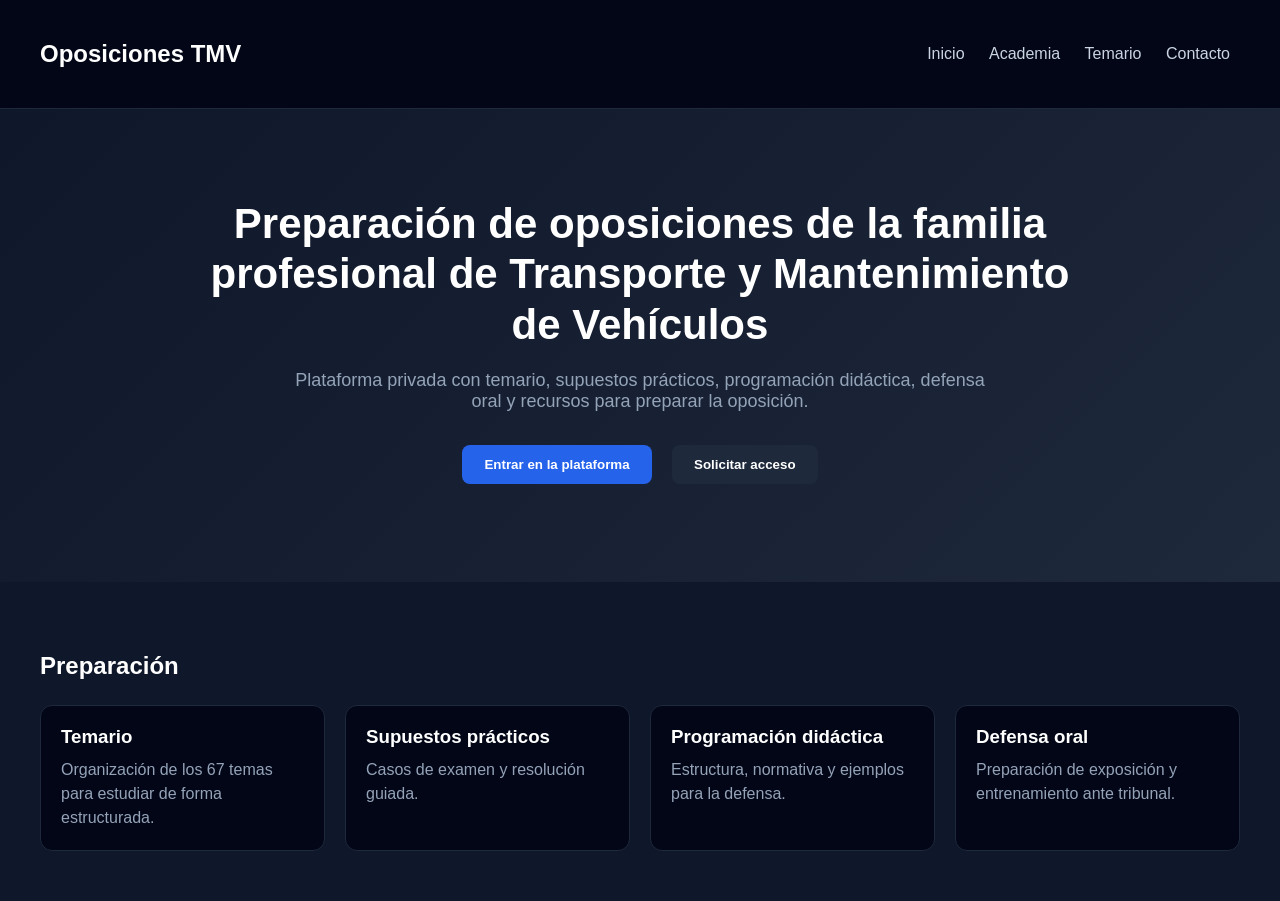
==== index.html @ f18074ab "Add files via upload" ====
<!DOCTYPE html>
<html lang="es">
<head>
  <meta charset="UTF-8">
  <title>Preparación oposiciones TMV</title>
  <meta name="viewport" content="width=device-width, initial-scale=1.0">
  <link rel="stylesheet" href="css/style.css">
</head>
<body>

  <main id="publicWeb">
    <header>
      <h2>Oposiciones TMV</h2>
      <nav>
        <a href="#">Inicio</a>
        <a href="#">Academia</a>
        <a href="#">Temario</a>
        <a href="#">Contacto</a>
      </nav>
    </header>

    <section class="hero">
      <h1>Preparación de oposiciones de la familia profesional de Transporte y Mantenimiento de Vehículos</h1>
      <p>
        Plataforma privada con temario, supuestos prácticos, programación didáctica,
        defensa oral y recursos para preparar la oposición.
      </p>
      <button class="btn btn-main" onclick="openLogin()">Entrar en la plataforma</button>
      <button class="btn btn-alt">Solicitar acceso</button>
    </section>

    <section class="section">
      <h2>Preparación</h2>
      <div class="cards">
        <div class="card">
          <h3>Temario</h3>
          <p>Organización de los 67 temas para estudiar de forma estructurada.</p>
        </div>
        <div class="card">
          <h3>Supuestos prácticos</h3>
          <p>Casos de examen y resolución guiada.</p>
        </div>
        <div class="card">
          <h3>Programación didáctica</h3>
          <p>Estructura, normativa y ejemplos para la defensa.</p>
        </div>
        <div class="card">
          <h3>Defensa oral</h3>
          <p>Preparación de exposición y entrenamiento ante tribunal.</p>
        </div>
      </div>
    </section>
  </main>

  <div id="loginModal">
    <div class="login-box">
      <h3>Acceso a la plataforma</h3>
      <input id="user" type="text" placeholder="Usuario">
      <input id="pass" type="password" placeholder="Contraseña">
      <button class="btn btn-main" style="width:100%;" onclick="login()">Entrar</button>
      <button class="btn btn-alt" style="width:100%;" onclick="closeLogin()">Cerrar</button>
    </div>
  </div>

  <div id="dashboard">
    <aside class="sidebar">
      <h2>Oposiciones TMV</h2>
      <a href="#" class="active" onclick="showSection('inicioPlataforma', this)">Inicio</a>
      <a href="#" onclick="showSection('antesPlataforma', this)">Antes de empezar</a>
      <a href="#" onclick="showSection('temarioPlataforma', this)">Temario</a>
      <a href="#" onclick="showSection('supuestosPlataforma', this)">Supuestos</a>
      <a href="#" onclick="showSection('programacionPlataforma', this)">Programación</a>
      <a href="#" onclick="showSection('recursosPlataforma', this)">Recursos</a>
      <a href="#" onclick="logout()">Salir</a>
    </aside>

    <div class="dashboard-content">
      <div id="inicioPlataforma">
        <div class="dashboard-header">
          <div>
            <h1>Bienvenido a la plataforma</h1>
            <p style="color:#94a3b8;">
              Aquí dispones de una guía para preparar los temas, las prácticas y la programación.
              Debe entenderse como una guía, ya que todo debe ser original y propio de cada uno,
              adaptado a la forma de trabajar y útil para resolver supuestos.
            </p>
          </div>
        </div>

        <div class="mini-grid">
          <div class="mini-card">
            <h3>67 temas</h3>
            <p style="color:#94a3b8;">Listado estructurado para ir incorporando contenido real.</p>
          </div>
          <div class="mini-card">
            <h3>Supuestos</h3>
            <p style="color:#94a3b8;">Preparado para añadir casos prácticos paso a paso.</p>
          </div>
          <div class="mini-card">
            <h3>Programación</h3>
            <p style="color:#94a3b8;">Espacio para bloques, defensa y materiales.</p>
          </div>
        </div>
      </div>

      <div id="antesPlataforma" class="hidden">
        <div class="panel">
          <h2>Guía para empezar</h2>
          <p style="color:#cbd5e1;">
            Tenemos las pautas para tener orden y los conocimientos previos para empezar el proceso.
          </p>
        </div>
      </div>

      <div id="temarioPlataforma" class="hidden">
        <div class="panel">
          <h2>Temario completo</h2>
          <p style="color:#94a3b8;">
            Pulsa un tema de la izquierda para mostrar su contenido.
          </p>
        </div>

        <div class="panel" id="panelProgresoAlumno" style="display:none;">
          <h3>Mi progreso</h3>
          <p id="textoProgreso">0 de 67 temas completados</p>

          <div style="background:#1e293b; border-radius:10px; height:18px; overflow:hidden;">
            <div id="barraProgreso" style="height:18px; width:0%; background:#2563eb;"></div>
          </div>

          <p id="porcentajeProgreso" style="margin-top:10px; color:#94a3b8;">0%</p>
        </div>

        <div class="temario-layout">
          <div class="panel temario-list" id="temarioList"></div>

          <div class="panel tema-content">
            <h3 id="temaTitulo">Tema 1</h3>

            <div style="display:flex; gap:10px; flex-wrap:wrap; margin-bottom:20px;">
              <button class="btn btn-alt" onclick="mostrarPestana('resumen')">Resumen</button>
              <button class="btn btn-alt" onclick="mostrarPestana('contenido')">Contenido</button>
              <button class="btn btn-alt" onclick="mostrarPestana('esquema')">Esquema</button>
              <button class="btn btn-alt" onclick="mostrarPestana('test')">Test</button>
              <button class="btn btn-main" id="btnMarcarTema" onclick="marcarTemaEstudiado()">Marcar como estudiado</button>
              <button class="btn btn-alt" id="btnDesmarcarTema" onclick="desmarcarTemaEstudiado()">Desmarcar</button>
            </div>

            <p id="estadoTemaActual" style="margin-bottom:20px; color:#94a3b8;"></p>

            <div id="temaResumen" style="display:none;"></div>
            <div id="temaContenido" style="display:none;"></div>
            <div id="temaEsquema" style="display:none;"></div>
            <div id="temaTest" style="display:none;"></div>
          </div>
        </div>
      </div>

      <div id="supuestosPlataforma" class="hidden">
        <div class="panel">
          <h2>Supuestos prácticos</h2>
          <p style="color:#cbd5e1;">
            Aquí meteremos después casos prácticos, resoluciones y plantillas de entrenamiento.
          </p>
        </div>
      </div>

      <div id="programacionPlataforma" class="hidden">
        <div class="panel">
          <h2>Programación didáctica</h2>
          <p style="color:#cbd5e1;">
            Aquí irá la estructura de la programación, unidades, defensa y materiales de exposición.
          </p>
        </div>
      </div>

      <div id="recursosPlataforma" class="hidden">
        <div class="panel">
          <h2>Recursos</h2>
          <p style="color:#cbd5e1;">
            Espacio reservado para PDFs, esquemas, plantillas y materiales de apoyo.
          </p>
        </div>
      </div>
    </div>
  </div>

  <script src="js/temario.js"></script>
  <script src="js/progreso.js"></script>
  <script src="js/auth.js"></script>
  <script src="js/main.js"></script>
</body>
</html>
---- css/style.css ----
<style>
    * { box-sizing: border-box; }
    body {
      font-family: Arial, sans-serif;
      margin: 0;
      background: #0f172a;
      color: white;
    }

    header {
      display: flex;
      justify-content: space-between;
      align-items: center;
      padding: 20px 40px;
      background: #020617;
      border-bottom: 1px solid #1e293b;
    }

    nav a {
      color: #cbd5e1;
      margin: 0 10px;
      text-decoration: none;
    }

    .hero {
      padding: 90px 40px;
      text-align: center;
      background: linear-gradient(135deg, #0f172a, #1e293b);
    }

    .hero h1 {
      max-width: 900px;
      margin: 0 auto 20px;
      font-size: 42px;
      line-height: 1.2;
    }

    .hero p {
      color: #94a3b8;
      max-width: 700px;
      margin: 0 auto 25px;
      font-size: 18px;
    }

    .btn {
      padding: 12px 22px;
      border: none;
      cursor: pointer;
      border-radius: 8px;
      margin: 8px;
      font-weight: bold;
    }

    .btn-main {
      background: #2563eb;
      color: white;
    }

    .btn-alt {
      background: #1e293b;
      color: white;
    }

    .section {
      padding: 50px 40px;
    }

    .section h2 {
      margin-bottom: 25px;
    }

    .cards {
      display: grid;
      grid-template-columns: repeat(auto-fit, minmax(220px, 1fr));
      gap: 20px;
    }

    .card {
      background: #020617;
      padding: 20px;
      border-radius: 12px;
      border: 1px solid #1e293b;
      transition: 0.25s;
    }

    .card:hover {
      transform: translateY(-4px);
      background: #172554;
    }

    .card h3 {
      margin-top: 0;
      margin-bottom: 10px;
    }

    .card p {
      color: #94a3b8;
      margin: 0;
      line-height: 1.5;
    }

    #loginModal {
      display: none;
      position: fixed;
      inset: 0;
      background: rgba(0,0,0,0.8);
      justify-content: center;
      align-items: center;
      z-index: 1000;
    }

    .login-box {
      background: #020617;
      padding: 30px;
      border-radius: 12px;
      width: 320px;
      border: 1px solid #1e293b;
    }

    .login-box h3 {
      margin-top: 0;
      margin-bottom: 20px;
    }

    .login-box input {
      width: 100%;
      padding: 12px;
      margin: 10px 0;
      border-radius: 8px;
      border: 1px solid #334155;
      background: #0f172a;
      color: white;
    }

    #dashboard {
      display: none;
      min-height: 100vh;
      background: #0f172a;
    }

    .sidebar {
      position: fixed;
      top: 0;
      left: 0;
      width: 240px;
      height: 100vh;
      background: #020617;
      border-right: 1px solid #1e293b;
      padding: 25px 18px;
      overflow-y: auto;
    }

    .sidebar h2 {
      font-size: 20px;
      margin-top: 0;
      margin-bottom: 25px;
    }

    .sidebar a {
      display: block;
      color: #cbd5e1;
      text-decoration: none;
      padding: 10px 12px;
      border-radius: 8px;
      margin-bottom: 8px;
      transition: 0.2s;
    }

    .sidebar a:hover,
    .sidebar a.active {
      background: #1e293b;
      color: white;
    }

    .dashboard-content {
      margin-left: 240px;
      padding: 30px;
    }

    .dashboard-header {
      display: flex;
      justify-content: space-between;
      align-items: center;
      gap: 20px;
      margin-bottom: 25px;
    }

    .panel {
      background: #020617;
      border: 1px solid #1e293b;
      border-radius: 14px;
      padding: 22px;
      margin-bottom: 20px;
    }

    .panel h3 {
      margin-top: 0;
    }

    .temario-layout {
      display: grid;
      grid-template-columns: 320px 1fr;
      gap: 20px;
    }

    .temario-list {
      max-height: 70vh;
      overflow-y: auto;
      padding-right: 6px;
    }

    .tema-btn {
      width: 100%;
      text-align: left;
      background: #0f172a;
      color: white;
      border: 1px solid #1e293b;
      border-radius: 10px;
      padding: 12px 14px;
      margin-bottom: 10px;
      cursor: pointer;
      transition: 0.2s;
    }

    .tema-btn:hover,
    .tema-btn.active {
      background: #1d4ed8;
      border-color: #3b82f6;
    }

    .tema-content h3 {
      margin-top: 0;
      margin-bottom: 15px;
    }

    .tema-content p {
      color: #cbd5e1;
      line-height: 1.6;
    }

    .mini-grid {
      display: grid;
      grid-template-columns: repeat(auto-fit, minmax(220px, 1fr));
      gap: 16px;
    }

    .mini-card {
      background: #0f172a;
      border: 1px solid #1e293b;
      border-radius: 10px;
      padding: 16px;
    }

    .hidden {
      display: none;
    }

    @media (max-width: 900px) {
      .temario-layout {
        grid-template-columns: 1fr;
      }

      .sidebar {
        position: relative;
        width: 100%;
        height: auto;
      }

      .dashboard-content {
        margin-left: 0;
      }

      .dashboard-header {
        flex-direction: column;
        align-items: flex-start;
      }

      header {
        padding: 18px 20px;
        flex-direction: column;
        gap: 10px;
      }

      .hero {
        padding: 60px 20px;
      }

      .section {
        padding: 35px 20px;
      }
    }
  <style>
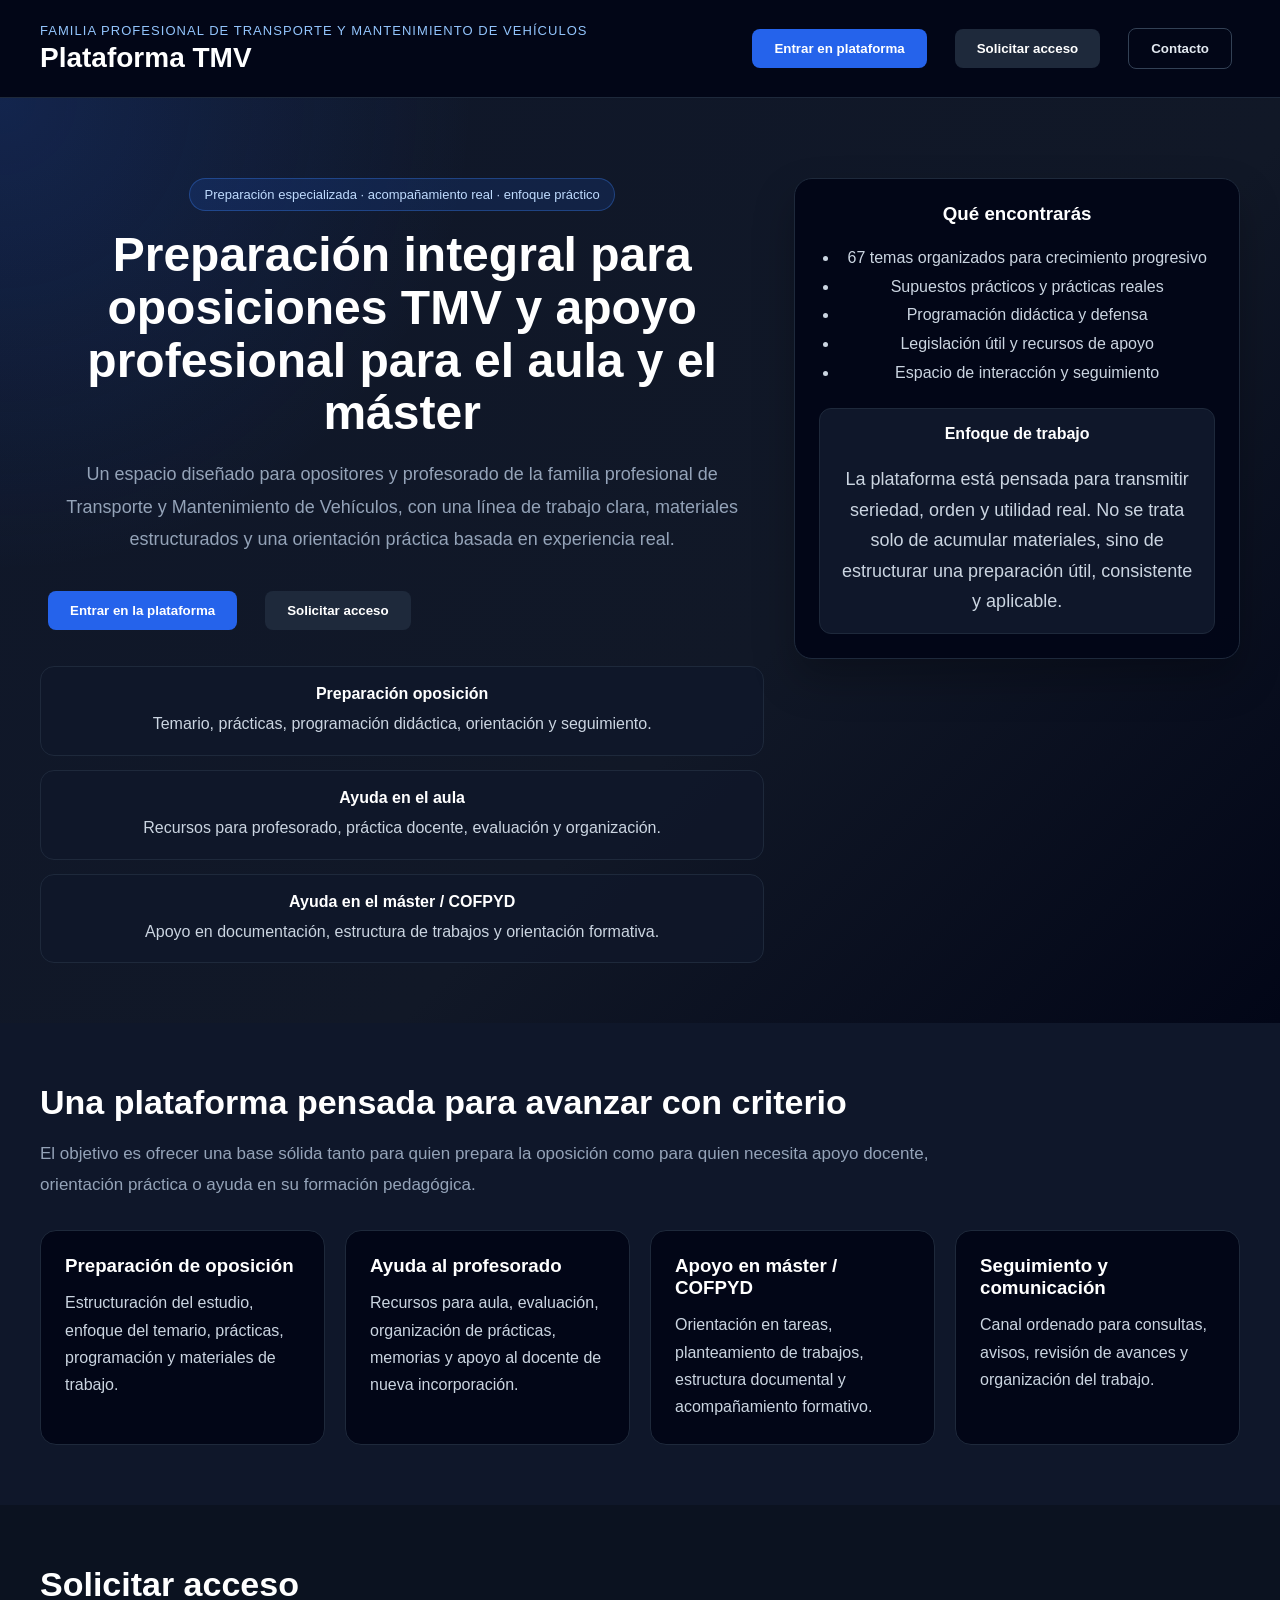
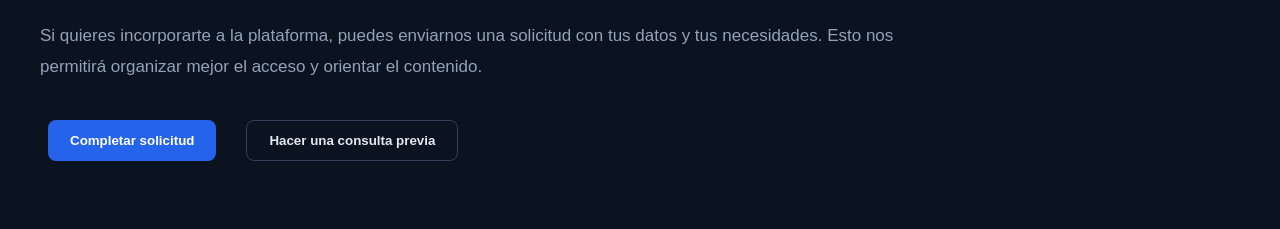
==== commit 3ed46be3: "Add files via upload" ====
--- a/index.html
+++ b/index.html
@@ -8,49 +8,131 @@
 </head>
 <body>
 
-  <main id="publicWeb">
-    <header>
-      <h2>Oposiciones TMV</h2>
-      <nav>
-        <a href="#">Inicio</a>
-        <a href="#">Academia</a>
-        <a href="#">Temario</a>
-        <a href="#">Contacto</a>
-      </nav>
-    </header>
-
-    <section class="hero">
-      <h1>Preparación de oposiciones de la familia profesional de Transporte y Mantenimiento de Vehículos</h1>
+<main id="publicWeb">
+  <header class="public-header">
+    <div class="brand-block">
+      <p class="brand-top">Familia profesional de Transporte y Mantenimiento de Vehículos</p>
+      <h2>Plataforma TMV</h2>
+    </div>
+
+    <nav class="public-nav">
+      <button class="btn btn-main" onclick="openLogin()">Entrar en plataforma</button>
+      <button class="btn btn-alt" onclick="openSolicitudAcceso()">Solicitar acceso</button>
+      <button class="btn btn-ghost" onclick="openContactoPublico()">Contacto</button>
+    </nav>
+  </header>
+
+  <section class="hero hero-premium">
+    <div class="hero-copy">
+      <span class="hero-badge">Preparación especializada · acompañamiento real · enfoque práctico</span>
+
+      <h1>Preparación integral para oposiciones TMV y apoyo profesional para el aula y el máster</h1>
+
+      <p class="hero-lead">
+        Un espacio diseñado para opositores y profesorado de la familia profesional de Transporte y
+        Mantenimiento de Vehículos, con una línea de trabajo clara, materiales estructurados y una
+        orientación práctica basada en experiencia real.
+      </p>
+
+      <div class="hero-actions">
+        <button class="btn btn-main" onclick="openLogin()">Entrar en la plataforma</button>
+        <button class="btn btn-alt" onclick="openSolicitudAcceso()">Solicitar acceso</button>
+      </div>
+
+      <div class="hero-points">
+        <div class="hero-point">
+          <strong>Preparación oposición</strong>
+          <span>Temario, prácticas, programación didáctica, orientación y seguimiento.</span>
+        </div>
+
+        <div class="hero-point">
+          <strong>Ayuda en el aula</strong>
+          <span>Recursos para profesorado, práctica docente, evaluación y organización.</span>
+        </div>
+
+        <div class="hero-point">
+          <strong>Ayuda en el máster / COFPYD</strong>
+          <span>Apoyo en documentación, estructura de trabajos y orientación formativa.</span>
+        </div>
+      </div>
+    </div>
+
+    <div class="hero-side-card">
+      <h3>Qué encontrarás</h3>
+      <ul>
+        <li>67 temas organizados para crecimiento progresivo</li>
+        <li>Supuestos prácticos y prácticas reales</li>
+        <li>Programación didáctica y defensa</li>
+        <li>Legislación útil y recursos de apoyo</li>
+        <li>Espacio de interacción y seguimiento</li>
+      </ul>
+
+      <div class="trust-box">
+        <h4>Enfoque de trabajo</h4>
+        <p>
+          La plataforma está pensada para transmitir seriedad, orden y utilidad real. No se trata
+          solo de acumular materiales, sino de estructurar una preparación útil, consistente y
+          aplicable.
+        </p>
+      </div>
+    </div>
+  </section>
+
+  <section class="section public-section">
+    <div class="section-heading">
+      <h2>Una plataforma pensada para avanzar con criterio</h2>
       <p>
-        Plataforma privada con temario, supuestos prácticos, programación didáctica,
-        defensa oral y recursos para preparar la oposición.
+        El objetivo es ofrecer una base sólida tanto para quien prepara la oposición como para quien
+        necesita apoyo docente, orientación práctica o ayuda en su formación pedagógica.
       </p>
-      <button class="btn btn-main" onclick="openLogin()">Entrar en la plataforma</button>
-      <button class="btn btn-alt">Solicitar acceso</button>
-    </section>
-
-    <section class="section">
-      <h2>Preparación</h2>
-      <div class="cards">
-        <div class="card">
-          <h3>Temario</h3>
-          <p>Organización de los 67 temas para estudiar de forma estructurada.</p>
-        </div>
-        <div class="card">
-          <h3>Supuestos prácticos</h3>
-          <p>Casos de examen y resolución guiada.</p>
-        </div>
-        <div class="card">
-          <h3>Programación didáctica</h3>
-          <p>Estructura, normativa y ejemplos para la defensa.</p>
-        </div>
-        <div class="card">
-          <h3>Defensa oral</h3>
-          <p>Preparación de exposición y entrenamiento ante tribunal.</p>
-        </div>
-      </div>
-    </section>
-  </main>
+    </div>
+
+    <div class="cards cards-public">
+      <div class="card card-public">
+        <h3>Preparación de oposición</h3>
+        <p>
+          Estructuración del estudio, enfoque del temario, prácticas, programación y materiales de trabajo.
+        </p>
+      </div>
+
+      <div class="card card-public">
+        <h3>Ayuda al profesorado</h3>
+        <p>
+          Recursos para aula, evaluación, organización de prácticas, memorias y apoyo al docente de nueva incorporación.
+        </p>
+      </div>
+
+      <div class="card card-public">
+        <h3>Apoyo en máster / COFPYD</h3>
+        <p>
+          Orientación en tareas, planteamiento de trabajos, estructura documental y acompañamiento formativo.
+        </p>
+      </div>
+
+      <div class="card card-public">
+        <h3>Seguimiento y comunicación</h3>
+        <p>
+          Canal ordenado para consultas, avisos, revisión de avances y organización del trabajo.
+        </p>
+      </div>
+    </div>
+  </section>
+
+  <section class="section public-section alt-section">
+    <div class="section-heading">
+      <h2>Solicitar acceso</h2>
+      <p>
+        Si quieres incorporarte a la plataforma, puedes enviarnos una solicitud con tus datos y tus necesidades.
+        Esto nos permitirá organizar mejor el acceso y orientar el contenido.
+      </p>
+    </div>
+
+    <div class="cta-panel">
+      <button class="btn btn-main" onclick="openSolicitudAcceso()">Completar solicitud</button>
+      <button class="btn btn-ghost" onclick="openContactoPublico()">Hacer una consulta previa</button>
+    </div>
+  </section>
+</main>
 
   <div id="loginModal">
     <div class="login-box">
@@ -61,18 +143,88 @@
       <button class="btn btn-alt" style="width:100%;" onclick="closeLogin()">Cerrar</button>
     </div>
   </div>
-
+<div id="solicitudModal" class="modal-publico">
+  <div class="modal-box-publico">
+    <h3>Solicitud de acceso</h3>
+    <p class="modal-intro">
+      Completa este formulario para solicitar acceso a la plataforma.
+    </p>
+
+    <div class="form-grid">
+      <input id="solNombre" type="text" placeholder="Nombre">
+      <input id="solApellidos" type="text" placeholder="Apellidos">
+      <input id="solCorreo" type="email" placeholder="Correo electrónico">
+      <input id="solTelefono" type="text" placeholder="Teléfono (opcional)">
+      <input id="solEspecialidad" type="text" placeholder="Especialidad / perfil">
+      <input id="solComunidad" type="text" placeholder="Comunidad autónoma en la que te presentas">
+    </div>
+
+    <div class="check-group">
+      <label><input type="checkbox" id="chkOposicion"> Preparación oposición</label>
+      <label><input type="checkbox" id="chkAula"> Ayuda en el aula</label>
+      <label><input type="checkbox" id="chkMaster"> Ayuda en máster / COFPYD</label>
+    </div>
+
+    <textarea
+      id="solNecesidades"
+      rows="5"
+      placeholder="Cuéntanos qué necesitas exactamente, en qué punto estás y qué tipo de ayuda buscas"
+    ></textarea>
+
+    <textarea
+      id="solObservaciones"
+      rows="4"
+      placeholder="Observaciones adicionales (opcional)"
+    ></textarea>
+
+    <div class="modal-actions">
+      <button class="btn btn-main" onclick="guardarSolicitudAcceso()">Enviar solicitud</button>
+      <button class="btn btn-alt" onclick="closeSolicitudAcceso()">Cerrar</button>
+    </div>
+  </div>
+</div>
+
+<div id="contactoModal" class="modal-publico">
+  <div class="modal-box-publico">
+    <h3>Contacto</h3>
+    <p class="modal-intro">
+      Puedes hacer una consulta sin necesidad de iniciar sesión.
+    </p>
+
+    <input id="contactoNombre" type="text" placeholder="Nombre y apellidos">
+    <input id="contactoCorreo" type="email" placeholder="Correo electrónico">
+    <input id="contactoAsunto" type="text" placeholder="Asunto">
+
+    <textarea
+      id="contactoMensaje"
+      rows="6"
+      placeholder="Escribe aquí tu consulta"
+    ></textarea>
+
+    <div class="modal-actions">
+      <button class="btn btn-main" onclick="guardarMensajeContacto()">Enviar mensaje</button>
+      <button class="btn btn-alt" onclick="closeContactoPublico()">Cerrar</button>
+    </div>
+  </div>
+</div>
   <div id="dashboard">
-    <aside class="sidebar">
-      <h2>Oposiciones TMV</h2>
-      <a href="#" class="active" onclick="showSection('inicioPlataforma', this)">Inicio</a>
-      <a href="#" onclick="showSection('antesPlataforma', this)">Antes de empezar</a>
-      <a href="#" onclick="showSection('temarioPlataforma', this)">Temario</a>
-      <a href="#" onclick="showSection('supuestosPlataforma', this)">Supuestos</a>
-      <a href="#" onclick="showSection('programacionPlataforma', this)">Programación</a>
-      <a href="#" onclick="showSection('recursosPlataforma', this)">Recursos</a>
-      <a href="#" onclick="logout()">Salir</a>
-    </aside>
+<aside class="sidebar">
+  <h2>Oposiciones TMV</h2>
+
+  <a href="#" class="active" onclick="showSection('inicioPlataforma', this)">Inicio</a>
+  <a href="#" onclick="showSection('antesPlataforma', this)">Guía para empezar</a>
+  <a href="#" onclick="showSection('temarioPlataforma', this)">Temario</a>
+  <a href="#" onclick="showSection('practicasPlataforma', this)">Prácticas</a>
+  <a href="#" onclick="showSection('programacionPlataforma', this)">Programación didáctica</a>
+  <a href="#" onclick="showSection('legislacionPlataforma', this)">Legislación necesaria</a>
+  <a href="#" onclick="showSection('ayudaProfesorado', this)">Ayuda al profesorado</a>
+  <a href="#" onclick="showSection('cofpydPlataforma', this)">COFPYD / Máster profesorado</a>
+  <a href="#" onclick="showSection('interaccionPlataforma', this)">Interacción</a>
+  <a href="#" onclick="showSection('avisosPlataforma', this)">Avisos generales</a>
+  <a href="#" onclick="showSection('recursosPlataforma', this)">Recursos</a>
+  <a href="#" onclick="showSection('adminPlataforma', this)">Panel admin</a>
+  <a href="#" onclick="logout()">Salir</a>
+</aside>
 
     <div class="dashboard-content">
       <div id="inicioPlataforma">
@@ -86,7 +238,23 @@
             </p>
           </div>
         </div>
-
+<div class="panel aviso-companeros">
+  <h2>Mensaje para los compañeros</h2>
+  <p>
+    Así podemos hacerlo sin necesidad de reunirnos presencialmente y sin exponernos demasiado.
+    Además, no tendría por qué aparecer ningún nombre y, en principio, no supondría ningún coste.
+    Con todo el material que ya tenemos, entre todos iríamos más que sobrados y, de cara a librarnp
+    la oposición, creo que también nos podría servir mucho.
+  </p>
+
+  <p>
+    También quería plantear otra línea dentro de la plataforma: un apartado de ayuda al nuevo
+    profesorado. Como cada año empieza mucha gente y muchos llegan sin experiencia, podría ser muy
+    útil para asesorar en prácticas, teoría, ayuda para crear contenidos, hojas y memorias de
+    prácticas, entre otros recursos. Hay mucha gente que empieza y no sabe por dónde comenzar.
+    ¿Cómo lo veis?
+  </p>
+</div>
         <div class="mini-grid">
           <div class="mini-card">
             <h3>67 temas</h3>
@@ -103,15 +271,15 @@
         </div>
       </div>
 
-      <div id="antesPlataforma" class="hidden">
-        <div class="panel">
-          <h2>Guía para empezar</h2>
-          <p style="color:#cbd5e1;">
-            Tenemos las pautas para tener orden y los conocimientos previos para empezar el proceso.
-          </p>
-        </div>
-      </div>
-
+ <div id="antesPlataforma" class="hidden">
+  <div class="panel">
+    <h2>Guía para empezar</h2>
+
+    <p id="mensajeBienvenida" style="color:#cbd5e1; line-height:1.6;">
+      Cargando mensaje...
+    </p>
+  </div>
+</div>
       <div id="temarioPlataforma" class="hidden">
         <div class="panel">
           <h2>Temario completo</h2>
@@ -155,7 +323,170 @@
           </div>
         </div>
       </div>
-
+<div id="practicasPlataforma" class="hidden">
+  <div class="panel">
+    <h2>Prácticas</h2>
+    <p style="color:#cbd5e1;">
+      Este apartado organiza las prácticas por tipo para facilitar su preparación, estudio y corrección.
+    </p>
+  </div>
+
+  <div class="panel">
+    <div style="display:flex; gap:10px; flex-wrap:wrap; margin-bottom:20px;">
+      <button class="btn btn-alt" onclick="mostrarSubpracticas('tipoTestPracticas')">Tipo test</button>
+      <button class="btn btn-alt" onclick="mostrarSubpracticas('desarrolloPracticas')">Desarrollo</button>
+      <button class="btn btn-alt" onclick="mostrarSubpracticas('realesPracticas')">Prácticas reales</button>
+    </div>
+
+    <div id="tipoTestPracticas">
+      <h3>Tipo test</h3>
+      <p style="color:#cbd5e1; line-height:1.7;">
+        En este apartado irán preguntas tipo test para repasar conceptos, afianzar conocimientos
+        y trabajar la parte teórica de forma rápida.
+      </p>
+
+      <div class="mini-grid">
+        <div class="mini-card">
+          <h3>Bloque 1</h3>
+          <p>Cuestionarios de repaso y autoevaluación.</p>
+        </div>
+        <div class="mini-card">
+          <h3>Bloque 2</h3>
+          <p>Preguntas por temas o por materias.</p>
+        </div>
+      </div>
+    </div>
+
+    <div id="desarrolloPracticas" class="hidden">
+      <h3>Desarrollo</h3>
+      <p style="color:#cbd5e1; line-height:1.7;">
+        En este apartado se incluirán cuestiones de desarrollo, preguntas largas y ejercicios
+        orientados a preparación escrita y razonamiento técnico.
+      </p>
+
+      <div class="mini-grid">
+        <div class="mini-card">
+          <h3>Desarrollo teórico</h3>
+          <p>Cuestiones extensas para redactar y estructurar respuestas.</p>
+        </div>
+        <div class="mini-card">
+          <h3>Desarrollo técnico</h3>
+          <p>Preguntas aplicadas con razonamiento y vocabulario específico.</p>
+        </div>
+      </div>
+    </div>
+
+    <div id="realesPracticas" class="hidden">
+      <h3>Prácticas reales</h3>
+      <p style="color:#cbd5e1; line-height:1.7;">
+        Aquí se incluirán casos prácticos reales, resolución guiada, ejemplos de taller y
+        situaciones vinculadas a la enseñanza y la práctica profesional.
+      </p>
+
+      <div class="mini-grid">
+        <div class="mini-card">
+          <h3>Casos reales</h3>
+          <p>Supuestos prácticos basados en situaciones reales.</p>
+        </div>
+        <div class="mini-card">
+          <h3>Resolución guiada</h3>
+          <p>Propuesta de resolución paso a paso y criterios de corrección.</p>
+        </div>
+      </div>
+    </div>
+  </div>
+</div>
+<div id="legislacionPlataforma" class="hidden">
+  <div class="panel">
+    <h2>Legislación necesaria</h2>
+    <p style="color:#cbd5e1; line-height:1.7;">
+      En este apartado se recopilará la normativa básica necesaria para la oposición, la programación
+      didáctica, la actividad docente y la organización de la Formación Profesional.
+    </p>
+  </div>
+
+  <div class="mini-grid">
+    <div class="mini-card">
+      <h3>Normativa educativa general</h3>
+      <p>Leyes educativas, currículo, organización del sistema y referencias generales.</p>
+    </div>
+
+    <div class="mini-card">
+      <h3>Normativa de FP</h3>
+      <p>Legislación específica sobre Formación Profesional y enseñanzas del sector.</p>
+    </div>
+
+    <div class="mini-card">
+      <h3>Programación y evaluación</h3>
+      <p>Referencias normativas útiles para unidades, evaluación, RA y CE.</p>
+    </div>
+  </div>
+</div>
+<div id="cofpydPlataforma" class="hidden">
+  <div class="panel">
+    <h2>COFPYD / Máster del profesorado</h2>
+    <p style="color:#cbd5e1; line-height:1.7;">
+      Este apartado está pensado para orientar sobre el Certificado Oficial de Formación Pedagógica
+      y Didáctica (COFPYD) y el Máster del profesorado, aclarando diferencias, requisitos y utilidad
+      para acceder a la docencia.
+    </p>
+  </div>
+
+  <div class="mini-grid">
+    <div class="mini-card">
+      <h3>¿Qué es el COFPYD?</h3>
+      <p>Formación habilitante para quienes quieren ejercer la docencia en FP sin grado universitario.</p>
+    </div>
+
+    <div class="mini-card">
+      <h3>Diferencias con el máster</h3>
+      <p>Comparación entre COFPYD y Máster del profesorado según perfil de acceso.</p>
+    </div>
+
+    <div class="mini-card">
+      <h3>Requisitos y orientación</h3>
+      <p>Información útil para saber qué vía corresponde a cada candidato.</p>
+    </div>
+  </div>
+</div>
+<div id="avisosPlataforma" class="hidden">
+  <div class="panel">
+    <h2>Avisos generales</h2>
+    <p style="color:#cbd5e1;">
+      Este apartado servirá para publicar información importante, recordatorios, novedades o avisos comunes
+      para todos los usuarios de la plataforma.
+    </p>
+  </div>
+
+  <div class="panel" id="panelCrearAviso">
+    <h3>Crear aviso</h3>
+
+    <input
+      type="text"
+      id="tituloAviso"
+      placeholder="Título del aviso"
+      style="width:100%; padding:12px; margin-bottom:12px; border-radius:8px; border:1px solid #334155; background:#0f172a; color:white;"
+    >
+
+    <textarea
+      id="textoAviso"
+      placeholder="Escribe aquí el contenido del aviso..."
+      rows="5"
+      style="width:100%; padding:12px; border-radius:8px; border:1px solid #334155; background:#0f172a; color:white;"
+    ></textarea>
+
+    <div style="margin-top:15px;">
+      <button class="btn btn-main" onclick="guardarAviso()">Publicar aviso</button>
+    </div>
+  </div>
+
+  <div class="panel">
+    <h3>Avisos visibles</h3>
+    <div id="listaAvisos">
+      <p style="color:#94a3b8;">Todavía no hay avisos publicados.</p>
+    </div>
+  </div>
+</div>
       <div id="supuestosPlataforma" class="hidden">
         <div class="panel">
           <h2>Supuestos prácticos</h2>
@@ -173,7 +504,63 @@
           </p>
         </div>
       </div>
-
+<div id="adminPlataforma" class="hidden">
+  <div class="panel">
+    <h2>Panel de administración</h2>
+    <p style="color:#cbd5e1;">
+      Este apartado está reservado para la gestión general de la plataforma.
+    </p>
+  </div>
+
+  <div class="mini-grid">
+    <div class="mini-card">
+      <h3>Usuarios</h3>
+      <p id="resumenUsuarios">Cargando usuarios...</p>
+    </div>
+
+    <div class="mini-card">
+      <h3>Consultas</h3>
+      <p id="resumenConsultas">Cargando consultas...</p>
+    </div>
+
+    <div class="mini-card">
+      <h3>Avisos</h3>
+      <p id="resumenAvisos">Cargando avisos...</p>
+    </div>
+
+    <div class="mini-card">
+      <h3>Temas</h3>
+      <p>67 temas estructurados en la plataforma.</p>
+    </div>
+  </div>
+
+  <div class="panel">
+    <h3>Usuarios registrados</h3>
+    <div id="listaUsuariosAdmin">
+      <p style="color:#94a3b8;">Todavía no hay datos.</p>
+    </div>
+  </div>
+
+  <div class="panel">
+    <h3>Consultas registradas</h3>
+    <div id="listaConsultasAdmin">
+      <p style="color:#94a3b8;">Todavía no hay consultas registradas.</p>
+    </div>
+  </div>
+<div class="panel">
+  <h3>Solicitudes de acceso</h3>
+  <div id="listaSolicitudesAdmin">
+    <p style="color:#94a3b8;">Todavía no hay solicitudes registradas.</p>
+  </div>
+</div>
+
+<div class="panel">
+  <h3>Mensajes de contacto</h3>
+  <div id="listaContactosAdmin">
+    <p style="color:#94a3b8;">Todavía no hay mensajes registrados.</p>
+  </div>
+</div>  
+</div>
       <div id="recursosPlataforma" class="hidden">
         <div class="panel">
           <h2>Recursos</h2>
@@ -182,11 +569,103 @@
           </p>
         </div>
       </div>
+      <div id="interaccionPlataforma" class="hidden">
+  <div class="panel">
+    <h2>Interacción y consultas</h2>
+    <p style="color:#cbd5e1;">
+      En este apartado cada usuario puede escribir sus dudas, cuestiones o sugerencias
+      para llevar un seguimiento de consulta dentro de la plataforma.
+    </p>
+  </div>
+
+  <div class="panel">
+    <h3>Nueva consulta</h3>
+
+    <input
+      type="text"
+      id="tituloConsulta"
+      placeholder="Escribe un título breve"
+      style="width:100%; padding:12px; margin-bottom:12px; border-radius:8px; border:1px solid #334155; background:#0f172a; color:white;"
+    >
+
+    <textarea
+      id="textoConsulta"
+      placeholder="Escribe aquí tu pregunta o consulta..."
+      rows="6"
+      style="width:100%; padding:12px; border-radius:8px; border:1px solid #334155; background:#0f172a; color:white;"
+    ></textarea>
+
+    <div style="margin-top:15px;">
+      <button class="btn btn-main" onclick="guardarConsulta()">Guardar consulta</button>
+    </div>
+  </div>
+
+  <div class="panel">
+    <h3>Mis consultas</h3>
+    <div id="listaConsultas">
+      <p style="color:#94a3b8;">Todavía no hay consultas guardadas.</p>
+    </div>
+  </div>
+</div>
+     <div id="ayudaProfesorado" class="hidden">
+  <div class="panel">
+    <h2>Ayuda al profesorado de nueva incorporación</h2>
+
+    <p style="color:#cbd5e1; line-height:1.7;">
+      Este apartado está pensado para apoyar a aquellos profesores que se incorporan por primera vez
+      a la enseñanza en la familia profesional de Transporte y Mantenimiento de Vehículos.
+    </p>
+
+    <p style="color:#cbd5e1; line-height:1.7;">
+      Sabemos que el inicio puede resultar complicado, por lo que aquí encontrarás recursos,
+      orientaciones y ejemplos prácticos que te ayudarán a organizar tus clases y desarrollar
+      tu labor docente con seguridad.
+    </p>
+  </div>
+
+  <div class="mini-grid">
+
+    <div class="mini-card">
+      <h3>🧰 Prácticas de taller</h3>
+      <p>Ejemplos de prácticas, organización del taller, seguridad y evaluación.</p>
+    </div>
+
+    <div class="mini-card">
+      <h3>📘 Contenidos teóricos</h3>
+      <p>Cómo estructurar unidades, preparar clases y explicar contenidos técnicos.</p>
+    </div>
+
+    <div class="mini-card">
+      <h3>📝 Memorias de prácticas</h3>
+      <p>Modelos de documentos, rúbricas y ejemplos para los alumnos.</p>
+    </div>
+
+    <div class="mini-card">
+      <h3>📊 Evaluación</h3>
+      <p>Cómo evaluar, crear rúbricas y relacionar con RA y CE.</p>
+    </div>
+
+    <div class="mini-card">
+      <h3>📅 Organización</h3>
+      <p>Planificación del curso, temporalización y gestión del aula.</p>
+    </div>
+
+    <div class="mini-card">
+      <h3>💬 Experiencia docente</h3>
+      <p>Consejos reales de profesores en activo.</p>
+    </div>
+
+  </div>
+</div> 
     </div>
   </div>
 
   <script src="js/temario.js"></script>
   <script src="js/progreso.js"></script>
+  <script src="js/interaccion.js"></script>
+  <script src="js/avisos.js"></script>
+  <script src="js/admin.js"></script>
+  <script src="js/publico.js"></script>
   <script src="js/auth.js"></script>
   <script src="js/main.js"></script>
 </body>
--- a/css/style.css
+++ b/css/style.css
@@ -289,4 +289,314 @@
         padding: 35px 20px;
       }
     }
-  <style>+    .aviso-companeros {
+  background: #3b0a0a;
+  border: 2px solid #ef4444;
+  color: #ffffff;
+  .aviso-companeros {
+  animation: parpadeo 1.5s infinite alternate;
+}
+
+@keyframes parpadeo {
+  from { border-color: #ff0000; }
+  to { border-color: #ffffff; }
+}
+}
+
+.aviso-companeros h2 {
+  color: #ff4d4d;
+  font-size: 32px;
+  margin-top: 0;
+  margin-bottom: 20px;
+}
+
+.aviso-companeros p {
+  color: #ffd7d7;
+  font-size: 22px;
+  line-height: 1.7;
+  font-weight: 600;
+  margin-bottom: 18px;
+}
+  <style>
+.public-header {
+  display: flex;
+  justify-content: space-between;
+  align-items: center;
+  gap: 20px;
+  padding: 24px 40px;
+  background: rgba(2, 6, 23, 0.95);
+  border-bottom: 1px solid #1e293b;
+  position: sticky;
+  top: 0;
+  z-index: 50;
+  backdrop-filter: blur(10px);
+}
+
+.brand-block h2 {
+  margin: 4px 0 0;
+  font-size: 28px;
+}
+
+.brand-top {
+  margin: 0;
+  font-size: 13px;
+  letter-spacing: 0.08em;
+  text-transform: uppercase;
+  color: #93c5fd;
+}
+
+.public-nav {
+  display: flex;
+  gap: 12px;
+  align-items: center;
+  flex-wrap: wrap;
+}
+
+.btn-ghost {
+  background: transparent;
+  color: #e2e8f0;
+  border: 1px solid #334155;
+}
+
+.hero-premium {
+  display: grid;
+  grid-template-columns: 1.3fr 0.8fr;
+  gap: 30px;
+  align-items: start;
+  padding: 80px 40px 60px;
+  background:
+    radial-gradient(circle at top left, rgba(37, 99, 235, 0.18), transparent 30%),
+    linear-gradient(135deg, #0f172a, #111827 60%, #020617);
+}
+
+.hero-badge {
+  display: inline-block;
+  padding: 8px 14px;
+  border-radius: 999px;
+  background: rgba(37, 99, 235, 0.15);
+  border: 1px solid rgba(59, 130, 246, 0.35);
+  color: #bfdbfe;
+  font-size: 13px;
+  margin-bottom: 18px;
+}
+
+.hero-premium h1 {
+  margin-top: 0;
+  margin-bottom: 18px;
+  font-size: 48px;
+  line-height: 1.1;
+  max-width: 900px;
+}
+
+.hero-lead {
+  color: #cbd5e1;
+  font-size: 19px;
+  line-height: 1.8;
+  max-width: 860px;
+}
+
+.hero-actions {
+  display: flex;
+  gap: 12px;
+  flex-wrap: wrap;
+  margin-top: 28px;
+  margin-bottom: 28px;
+}
+
+.hero-points {
+  display: grid;
+  gap: 14px;
+}
+
+.hero-point {
+  background: rgba(15, 23, 42, 0.8);
+  border: 1px solid #1e293b;
+  border-radius: 14px;
+  padding: 18px;
+}
+
+.hero-point strong {
+  display: block;
+  margin-bottom: 8px;
+  color: #ffffff;
+}
+
+.hero-point span {
+  color: #cbd5e1;
+  line-height: 1.6;
+}
+
+.hero-side-card {
+  background: rgba(2, 6, 23, 0.95);
+  border: 1px solid #1e293b;
+  border-radius: 18px;
+  padding: 24px;
+  box-shadow: 0 20px 40px rgba(0, 0, 0, 0.25);
+}
+
+.hero-side-card h3,
+.hero-side-card h4 {
+  margin-top: 0;
+}
+
+.hero-side-card ul {
+  padding-left: 20px;
+  color: #cbd5e1;
+  line-height: 1.8;
+}
+
+.trust-box {
+  margin-top: 20px;
+  padding: 16px;
+  background: #0f172a;
+  border: 1px solid #1e293b;
+  border-radius: 12px;
+}
+
+.trust-box p {
+  margin-bottom: 0;
+  color: #cbd5e1;
+  line-height: 1.7;
+}
+
+.public-section {
+  padding: 60px 40px;
+}
+
+.section-heading {
+  max-width: 900px;
+  margin-bottom: 30px;
+}
+
+.section-heading h2 {
+  margin-top: 0;
+  margin-bottom: 12px;
+  font-size: 34px;
+}
+
+.section-heading p {
+  color: #94a3b8;
+  line-height: 1.8;
+  font-size: 17px;
+}
+
+.cards-public {
+  grid-template-columns: repeat(auto-fit, minmax(240px, 1fr));
+}
+
+.card-public {
+  background: #020617;
+  border: 1px solid #1e293b;
+  border-radius: 16px;
+  padding: 24px;
+}
+
+.card-public h3 {
+  margin-top: 0;
+  margin-bottom: 12px;
+}
+
+.card-public p {
+  color: #cbd5e1;
+  line-height: 1.7;
+}
+
+.alt-section {
+  background: #0b1220;
+}
+
+.cta-panel {
+  display: flex;
+  gap: 14px;
+  flex-wrap: wrap;
+}
+
+.modal-publico {
+  display: none;
+  position: fixed;
+  inset: 0;
+  background: rgba(0, 0, 0, 0.82);
+  justify-content: center;
+  align-items: center;
+  z-index: 1200;
+  padding: 20px;
+}
+
+.modal-box-publico {
+  width: min(760px, 100%);
+  background: #020617;
+  border: 1px solid #1e293b;
+  border-radius: 18px;
+  padding: 28px;
+  max-height: 90vh;
+  overflow-y: auto;
+}
+
+.modal-box-publico h3 {
+  margin-top: 0;
+  margin-bottom: 10px;
+}
+
+.modal-intro {
+  color: #94a3b8;
+  line-height: 1.7;
+  margin-bottom: 20px;
+}
+
+.form-grid {
+  display: grid;
+  grid-template-columns: repeat(2, minmax(0, 1fr));
+  gap: 12px;
+  margin-bottom: 14px;
+}
+
+.modal-box-publico input,
+.modal-box-publico textarea {
+  width: 100%;
+  padding: 12px;
+  margin-bottom: 12px;
+  border-radius: 10px;
+  border: 1px solid #334155;
+  background: #0f172a;
+  color: white;
+}
+
+.check-group {
+  display: flex;
+  flex-wrap: wrap;
+  gap: 16px;
+  margin: 10px 0 18px;
+  color: #cbd5e1;
+}
+
+.modal-actions {
+  display: flex;
+  gap: 12px;
+  flex-wrap: wrap;
+  margin-top: 8px;
+}
+
+@media (max-width: 900px) {
+  .public-header {
+    padding: 18px 20px;
+    flex-direction: column;
+    align-items: flex-start;
+  }
+
+  .hero-premium {
+    grid-template-columns: 1fr;
+    padding: 60px 20px 40px;
+  }
+
+  .hero-premium h1 {
+    font-size: 36px;
+  }
+
+  .public-section {
+    padding: 40px 20px;
+  }
+
+  .form-grid {
+    grid-template-columns: 1fr;
+  }
+}
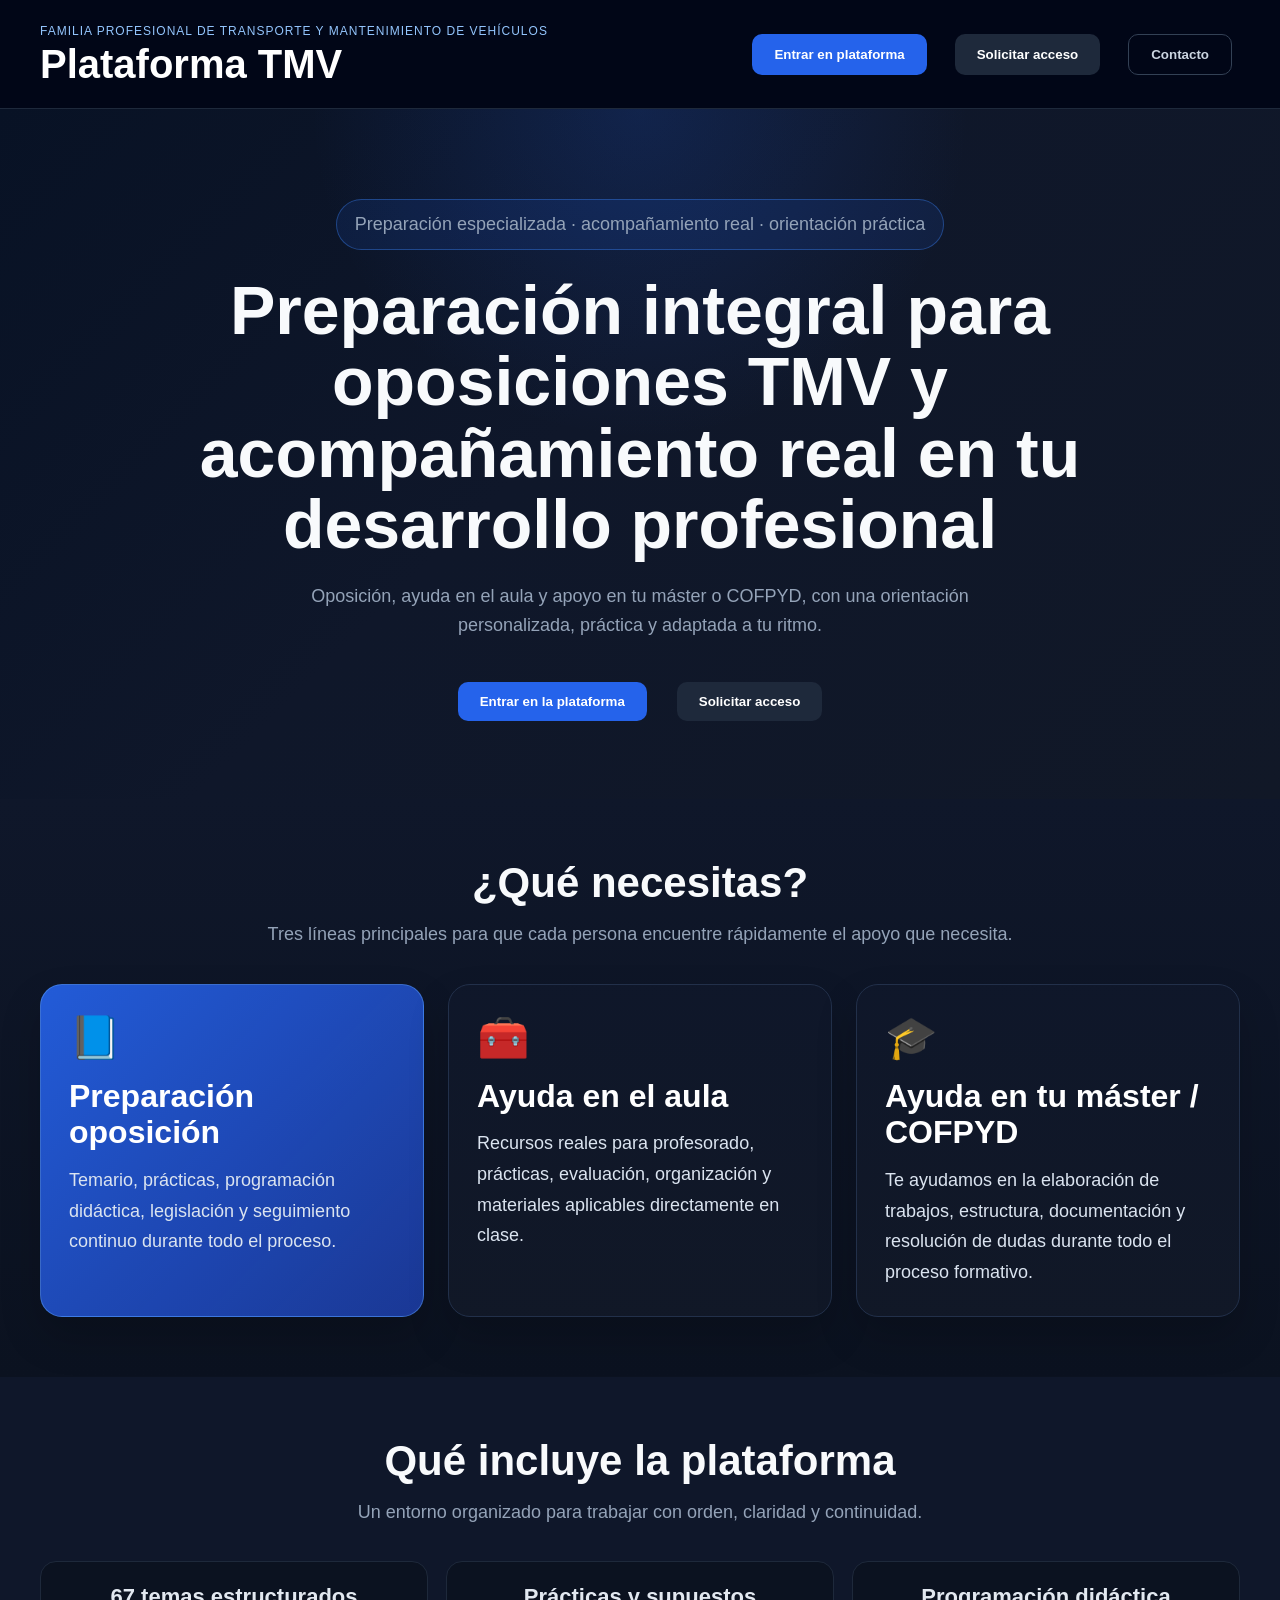
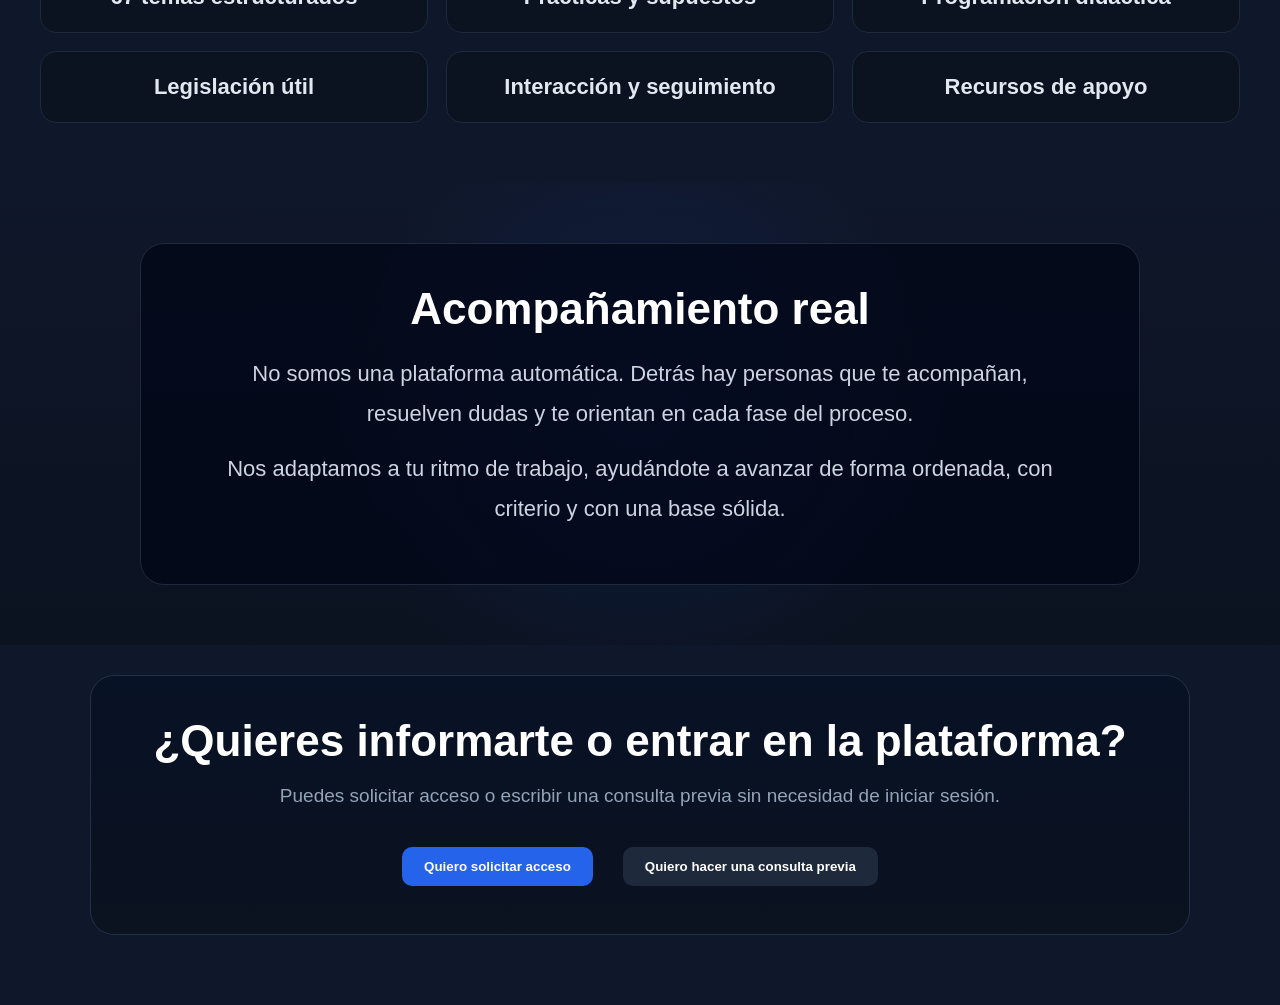
==== commit f2f11567: "Add files via upload" ====
--- a/index.html
+++ b/index.html
@@ -22,114 +22,104 @@
     </nav>
   </header>
 
-  <section class="hero hero-premium">
-    <div class="hero-copy">
-      <span class="hero-badge">Preparación especializada · acompañamiento real · enfoque práctico</span>
-
-      <h1>Preparación integral para oposiciones TMV y apoyo profesional para el aula y el máster</h1>
-
-      <p class="hero-lead">
-        Un espacio diseñado para opositores y profesorado de la familia profesional de Transporte y
-        Mantenimiento de Vehículos, con una línea de trabajo clara, materiales estructurados y una
-        orientación práctica basada en experiencia real.
+  <section class="hero hero-modern">
+    <div class="hero-inner">
+      <p class="hero-kicker">Preparación especializada · acompañamiento real · orientación práctica</p>
+
+      <h1>
+        Preparación integral para oposiciones TMV y acompañamiento real en tu desarrollo profesional
+      </h1>
+
+      <p class="hero-subtitle">
+        Oposición, ayuda en el aula y apoyo en tu máster o COFPYD, con una orientación personalizada,
+        práctica y adaptada a tu ritmo.
       </p>
 
       <div class="hero-actions">
         <button class="btn btn-main" onclick="openLogin()">Entrar en la plataforma</button>
         <button class="btn btn-alt" onclick="openSolicitudAcceso()">Solicitar acceso</button>
       </div>
-
-      <div class="hero-points">
-        <div class="hero-point">
-          <strong>Preparación oposición</strong>
-          <span>Temario, prácticas, programación didáctica, orientación y seguimiento.</span>
-        </div>
-
-        <div class="hero-point">
-          <strong>Ayuda en el aula</strong>
-          <span>Recursos para profesorado, práctica docente, evaluación y organización.</span>
-        </div>
-
-        <div class="hero-point">
-          <strong>Ayuda en el máster / COFPYD</strong>
-          <span>Apoyo en documentación, estructura de trabajos y orientación formativa.</span>
-        </div>
-      </div>
-    </div>
-
-    <div class="hero-side-card">
-      <h3>Qué encontrarás</h3>
-      <ul>
-        <li>67 temas organizados para crecimiento progresivo</li>
-        <li>Supuestos prácticos y prácticas reales</li>
-        <li>Programación didáctica y defensa</li>
-        <li>Legislación útil y recursos de apoyo</li>
-        <li>Espacio de interacción y seguimiento</li>
-      </ul>
-
-      <div class="trust-box">
-        <h4>Enfoque de trabajo</h4>
+    </div>
+  </section>
+
+  <section class="section section-soft">
+    <div class="section-title-block">
+      <h2>¿Qué necesitas?</h2>
+      <p>
+        Tres líneas principales para que cada persona encuentre rápidamente el apoyo que necesita.
+      </p>
+    </div>
+
+    <div class="feature-grid">
+      <div class="feature-card feature-card-primary">
+        <div class="feature-icon">📘</div>
+        <h3>Preparación oposición</h3>
         <p>
-          La plataforma está pensada para transmitir seriedad, orden y utilidad real. No se trata
-          solo de acumular materiales, sino de estructurar una preparación útil, consistente y
-          aplicable.
+          Temario, prácticas, programación didáctica, legislación y seguimiento continuo durante todo el proceso.
         </p>
       </div>
+
+      <div class="feature-card">
+        <div class="feature-icon">🧰</div>
+        <h3>Ayuda en el aula</h3>
+        <p>
+          Recursos reales para profesorado, prácticas, evaluación, organización y materiales aplicables directamente en clase.
+        </p>
+      </div>
+
+      <div class="feature-card">
+        <div class="feature-icon">🎓</div>
+        <h3>Ayuda en tu máster / COFPYD</h3>
+        <p>
+          Te ayudamos en la elaboración de trabajos, estructura, documentación y resolución de dudas durante todo el proceso formativo.
+        </p>
+      </div>
     </div>
   </section>
 
-  <section class="section public-section">
-    <div class="section-heading">
-      <h2>Una plataforma pensada para avanzar con criterio</h2>
+  <section class="section">
+    <div class="section-title-block">
+      <h2>Qué incluye la plataforma</h2>
       <p>
-        El objetivo es ofrecer una base sólida tanto para quien prepara la oposición como para quien
-        necesita apoyo docente, orientación práctica o ayuda en su formación pedagógica.
-      </p>
-    </div>
-
-    <div class="cards cards-public">
-      <div class="card card-public">
-        <h3>Preparación de oposición</h3>
-        <p>
-          Estructuración del estudio, enfoque del temario, prácticas, programación y materiales de trabajo.
-        </p>
-      </div>
-
-      <div class="card card-public">
-        <h3>Ayuda al profesorado</h3>
-        <p>
-          Recursos para aula, evaluación, organización de prácticas, memorias y apoyo al docente de nueva incorporación.
-        </p>
-      </div>
-
-      <div class="card card-public">
-        <h3>Apoyo en máster / COFPYD</h3>
-        <p>
-          Orientación en tareas, planteamiento de trabajos, estructura documental y acompañamiento formativo.
-        </p>
-      </div>
-
-      <div class="card card-public">
-        <h3>Seguimiento y comunicación</h3>
-        <p>
-          Canal ordenado para consultas, avisos, revisión de avances y organización del trabajo.
-        </p>
-      </div>
+        Un entorno organizado para trabajar con orden, claridad y continuidad.
+      </p>
+    </div>
+
+    <div class="includes-grid">
+      <div class="include-box">67 temas estructurados</div>
+      <div class="include-box">Prácticas y supuestos</div>
+      <div class="include-box">Programación didáctica</div>
+      <div class="include-box">Legislación útil</div>
+      <div class="include-box">Interacción y seguimiento</div>
+      <div class="include-box">Recursos de apoyo</div>
     </div>
   </section>
 
-  <section class="section public-section alt-section">
-    <div class="section-heading">
-      <h2>Solicitar acceso</h2>
+  <section class="section trust-section">
+    <div class="trust-panel">
+      <h2>Acompañamiento real</h2>
       <p>
-        Si quieres incorporarte a la plataforma, puedes enviarnos una solicitud con tus datos y tus necesidades.
-        Esto nos permitirá organizar mejor el acceso y orientar el contenido.
-      </p>
-    </div>
-
-    <div class="cta-panel">
-      <button class="btn btn-main" onclick="openSolicitudAcceso()">Completar solicitud</button>
-      <button class="btn btn-ghost" onclick="openContactoPublico()">Hacer una consulta previa</button>
+        No somos una plataforma automática. Detrás hay personas que te acompañan, resuelven dudas
+        y te orientan en cada fase del proceso.
+      </p>
+      <p>
+        Nos adaptamos a tu ritmo de trabajo, ayudándote a avanzar de forma ordenada, con criterio y
+        con una base sólida.
+      </p>
+    </div>
+  </section>
+
+  <section class="section cta-section">
+    <div class="cta-panel-public">
+      <h2>¿Quieres informarte o entrar en la plataforma?</h2>
+      <p>
+        Puedes solicitar acceso o escribir una consulta previa sin necesidad de iniciar sesión.
+      </p>
+
+      <div class="cta-actions">
+        <button class="btn btn-main" onclick="openSolicitudAcceso()">Quiero solicitar acceso</button>
+        <button class="btn btn-alt" onclick="openContactoPublico()">Quiero hacer una consulta previa</button>
+      </div>
     </div>
   </section>
 </main>
--- a/css/style.css
+++ b/css/style.css
@@ -1,602 +1,570 @@
-  <style>
-    * { box-sizing: border-box; }
-    body {
-      font-family: Arial, sans-serif;
-      margin: 0;
-      background: #0f172a;
-      color: white;
-    }
-
-    header {
-      display: flex;
-      justify-content: space-between;
-      align-items: center;
-      padding: 20px 40px;
-      background: #020617;
-      border-bottom: 1px solid #1e293b;
-    }
-
-    nav a {
-      color: #cbd5e1;
-      margin: 0 10px;
-      text-decoration: none;
-    }
-
-    .hero {
-      padding: 90px 40px;
-      text-align: center;
-      background: linear-gradient(135deg, #0f172a, #1e293b);
-    }
-
-    .hero h1 {
-      max-width: 900px;
-      margin: 0 auto 20px;
-      font-size: 42px;
-      line-height: 1.2;
-    }
-
-    .hero p {
-      color: #94a3b8;
-      max-width: 700px;
-      margin: 0 auto 25px;
-      font-size: 18px;
-    }
-
-    .btn {
-      padding: 12px 22px;
-      border: none;
-      cursor: pointer;
-      border-radius: 8px;
-      margin: 8px;
-      font-weight: bold;
-    }
-
-    .btn-main {
-      background: #2563eb;
-      color: white;
-    }
-
-    .btn-alt {
-      background: #1e293b;
-      color: white;
-    }
-
-    .section {
-      padding: 50px 40px;
-    }
-
-    .section h2 {
-      margin-bottom: 25px;
-    }
-
-    .cards {
-      display: grid;
-      grid-template-columns: repeat(auto-fit, minmax(220px, 1fr));
-      gap: 20px;
-    }
-
-    .card {
-      background: #020617;
-      padding: 20px;
-      border-radius: 12px;
-      border: 1px solid #1e293b;
-      transition: 0.25s;
-    }
-
-    .card:hover {
-      transform: translateY(-4px);
-      background: #172554;
-    }
-
-    .card h3 {
-      margin-top: 0;
-      margin-bottom: 10px;
-    }
-
-    .card p {
-      color: #94a3b8;
-      margin: 0;
-      line-height: 1.5;
-    }
-
-    #loginModal {
-      display: none;
-      position: fixed;
-      inset: 0;
-      background: rgba(0,0,0,0.8);
-      justify-content: center;
-      align-items: center;
-      z-index: 1000;
-    }
-
-    .login-box {
-      background: #020617;
-      padding: 30px;
-      border-radius: 12px;
-      width: 320px;
-      border: 1px solid #1e293b;
-    }
-
-    .login-box h3 {
-      margin-top: 0;
-      margin-bottom: 20px;
-    }
-
-    .login-box input {
-      width: 100%;
-      padding: 12px;
-      margin: 10px 0;
-      border-radius: 8px;
-      border: 1px solid #334155;
-      background: #0f172a;
-      color: white;
-    }
-
-    #dashboard {
-      display: none;
-      min-height: 100vh;
-      background: #0f172a;
-    }
-
-    .sidebar {
-      position: fixed;
-      top: 0;
-      left: 0;
-      width: 240px;
-      height: 100vh;
-      background: #020617;
-      border-right: 1px solid #1e293b;
-      padding: 25px 18px;
-      overflow-y: auto;
-    }
-
-    .sidebar h2 {
-      font-size: 20px;
-      margin-top: 0;
-      margin-bottom: 25px;
-    }
-
-    .sidebar a {
-      display: block;
-      color: #cbd5e1;
-      text-decoration: none;
-      padding: 10px 12px;
-      border-radius: 8px;
-      margin-bottom: 8px;
-      transition: 0.2s;
-    }
-
-    .sidebar a:hover,
-    .sidebar a.active {
-      background: #1e293b;
-      color: white;
-    }
-
-    .dashboard-content {
-      margin-left: 240px;
-      padding: 30px;
-    }
-
-    .dashboard-header {
-      display: flex;
-      justify-content: space-between;
-      align-items: center;
-      gap: 20px;
-      margin-bottom: 25px;
-    }
-
-    .panel {
-      background: #020617;
-      border: 1px solid #1e293b;
-      border-radius: 14px;
-      padding: 22px;
-      margin-bottom: 20px;
-    }
-
-    .panel h3 {
-      margin-top: 0;
-    }
-
-    .temario-layout {
-      display: grid;
-      grid-template-columns: 320px 1fr;
-      gap: 20px;
-    }
-
-    .temario-list {
-      max-height: 70vh;
-      overflow-y: auto;
-      padding-right: 6px;
-    }
-
-    .tema-btn {
-      width: 100%;
-      text-align: left;
-      background: #0f172a;
-      color: white;
-      border: 1px solid #1e293b;
-      border-radius: 10px;
-      padding: 12px 14px;
-      margin-bottom: 10px;
-      cursor: pointer;
-      transition: 0.2s;
-    }
-
-    .tema-btn:hover,
-    .tema-btn.active {
-      background: #1d4ed8;
-      border-color: #3b82f6;
-    }
-
-    .tema-content h3 {
-      margin-top: 0;
-      margin-bottom: 15px;
-    }
-
-    .tema-content p {
-      color: #cbd5e1;
-      line-height: 1.6;
-    }
-
-    .mini-grid {
-      display: grid;
-      grid-template-columns: repeat(auto-fit, minmax(220px, 1fr));
-      gap: 16px;
-    }
-
-    .mini-card {
-      background: #0f172a;
-      border: 1px solid #1e293b;
-      border-radius: 10px;
-      padding: 16px;
-    }
-
-    .hidden {
-      display: none;
-    }
-
-    @media (max-width: 900px) {
-      .temario-layout {
-        grid-template-columns: 1fr;
-      }
-
-      .sidebar {
-        position: relative;
-        width: 100%;
-        height: auto;
-      }
-
-      .dashboard-content {
-        margin-left: 0;
-      }
-
-      .dashboard-header {
-        flex-direction: column;
-        align-items: flex-start;
-      }
-
-      header {
-        padding: 18px 20px;
-        flex-direction: column;
-        gap: 10px;
-      }
-
-      .hero {
-        padding: 60px 20px;
-      }
-
-      .section {
-        padding: 35px 20px;
-      }
-    }
-    .aviso-companeros {
-  background: #3b0a0a;
-  border: 2px solid #ef4444;
-  color: #ffffff;
-  .aviso-companeros {
-  animation: parpadeo 1.5s infinite alternate;
-}
-
-@keyframes parpadeo {
-  from { border-color: #ff0000; }
-  to { border-color: #ffffff; }
-}
-}
-
-.aviso-companeros h2 {
-  color: #ff4d4d;
-  font-size: 32px;
-  margin-top: 0;
-  margin-bottom: 20px;
-}
-
-.aviso-companeros p {
-  color: #ffd7d7;
-  font-size: 22px;
-  line-height: 1.7;
-  font-weight: 600;
-  margin-bottom: 18px;
-}
-  <style>
+/* RESET */
+* {
+  box-sizing: border-box;
+}
+
+body {
+  font-family: Arial, sans-serif;
+  margin: 0;
+  background: #0f172a;
+  color: white;
+}
+
+/* HEADER PUBLICO */
 .public-header {
   display: flex;
   justify-content: space-between;
   align-items: center;
-  gap: 20px;
   padding: 24px 40px;
   background: rgba(2, 6, 23, 0.95);
   border-bottom: 1px solid #1e293b;
   position: sticky;
   top: 0;
-  z-index: 50;
-  backdrop-filter: blur(10px);
-}
-
-.brand-block h2 {
-  margin: 4px 0 0;
-  font-size: 28px;
+  z-index: 100;
 }
 
 .brand-top {
   margin: 0;
-  font-size: 13px;
-  letter-spacing: 0.08em;
+  font-size: 12px;
+  letter-spacing: 1px;
+  color: #93c5fd;
   text-transform: uppercase;
-  color: #93c5fd;
-}
-
+}
+
+.public-header h2 {
+  margin: 5px 0 0;
+}
+
+/* NAV */
 .public-nav {
   display: flex;
   gap: 12px;
-  align-items: center;
-  flex-wrap: wrap;
+}
+
+/* HERO */
+.hero {
+  padding: 80px 40px;
+  text-align: center;
+  background: linear-gradient(135deg, #0f172a, #1e293b);
+}
+
+.hero h1 {
+  max-width: 900px;
+  margin: 0 auto 20px;
+  font-size: 46px;
+  line-height: 1.2;
+}
+
+.hero p {
+  color: #94a3b8;
+  max-width: 700px;
+  margin: 0 auto 25px;
+  font-size: 18px;
+  line-height: 1.6;
+}
+
+/* BOTONES */
+.btn {
+  padding: 12px 22px;
+  border: none;
+  cursor: pointer;
+  border-radius: 10px;
+  margin: 8px;
+  font-weight: bold;
+  transition: 0.2s;
+}
+
+.btn-main {
+  background: #2563eb;
+  color: white;
+}
+
+.btn-main:hover {
+  background: #1d4ed8;
+}
+
+.btn-alt {
+  background: #1e293b;
+  color: white;
+}
+
+.btn-alt:hover {
+  background: #334155;
 }
 
 .btn-ghost {
   background: transparent;
-  color: #e2e8f0;
   border: 1px solid #334155;
-}
-
-.hero-premium {
+  color: #cbd5e1;
+}
+
+/* SECCIONES */
+.section {
+  padding: 60px 40px;
+}
+
+.section h2 {
+  text-align: center;
+  margin-bottom: 30px;
+}
+
+/* TARJETAS */
+.cards {
   display: grid;
-  grid-template-columns: 1.3fr 0.8fr;
-  gap: 30px;
-  align-items: start;
-  padding: 80px 40px 60px;
-  background:
-    radial-gradient(circle at top left, rgba(37, 99, 235, 0.18), transparent 30%),
-    linear-gradient(135deg, #0f172a, #111827 60%, #020617);
-}
-
-.hero-badge {
-  display: inline-block;
-  padding: 8px 14px;
-  border-radius: 999px;
-  background: rgba(37, 99, 235, 0.15);
-  border: 1px solid rgba(59, 130, 246, 0.35);
-  color: #bfdbfe;
-  font-size: 13px;
-  margin-bottom: 18px;
-}
-
-.hero-premium h1 {
+  grid-template-columns: repeat(auto-fit, minmax(220px, 1fr));
+  gap: 20px;
+}
+
+.card {
+  background: #020617;
+  padding: 20px;
+  border-radius: 14px;
+  border: 1px solid #1e293b;
+  transition: 0.2s;
+}
+
+.card:hover {
+  transform: translateY(-5px);
+  background: #172554;
+}
+
+.card h3 {
   margin-top: 0;
-  margin-bottom: 18px;
-  font-size: 48px;
-  line-height: 1.1;
-  max-width: 900px;
-}
-
-.hero-lead {
+}
+
+.card p {
+  color: #94a3b8;
+  line-height: 1.5;
+}
+
+/* LOGIN */
+#loginModal {
+  display: none;
+  position: fixed;
+  inset: 0;
+  background: rgba(0,0,0,0.8);
+  justify-content: center;
+  align-items: center;
+  z-index: 1000;
+}
+
+.login-box {
+  background: #020617;
+  padding: 30px;
+  border-radius: 12px;
+  width: 320px;
+  border: 1px solid #1e293b;
+}
+
+.login-box input {
+  width: 100%;
+  padding: 12px;
+  margin: 10px 0;
+  border-radius: 8px;
+  border: 1px solid #334155;
+  background: #0f172a;
+  color: white;
+}
+
+/* DASHBOARD */
+#dashboard {
+  display: none;
+  min-height: 100vh;
+}
+
+/* SIDEBAR */
+.sidebar {
+  position: fixed;
+  width: 240px;
+  height: 100vh;
+  background: #020617;
+  border-right: 1px solid #1e293b;
+  padding: 25px 18px;
+}
+
+.sidebar a {
+  display: block;
   color: #cbd5e1;
-  font-size: 19px;
-  line-height: 1.8;
-  max-width: 860px;
-}
-
-.hero-actions {
-  display: flex;
-  gap: 12px;
-  flex-wrap: wrap;
-  margin-top: 28px;
-  margin-bottom: 28px;
-}
-
-.hero-points {
-  display: grid;
-  gap: 14px;
-}
-
-.hero-point {
-  background: rgba(15, 23, 42, 0.8);
+  text-decoration: none;
+  padding: 10px;
+  border-radius: 8px;
+  margin-bottom: 8px;
+}
+
+.sidebar a:hover,
+.sidebar a.active {
+  background: #1e293b;
+  color: white;
+}
+
+/* CONTENIDO */
+.dashboard-content {
+  margin-left: 240px;
+  padding: 30px;
+}
+
+/* PANEL */
+.panel {
+  background: #020617;
   border: 1px solid #1e293b;
   border-radius: 14px;
-  padding: 18px;
-}
-
-.hero-point strong {
-  display: block;
-  margin-bottom: 8px;
-  color: #ffffff;
-}
-
-.hero-point span {
-  color: #cbd5e1;
-  line-height: 1.6;
-}
-
-.hero-side-card {
-  background: rgba(2, 6, 23, 0.95);
-  border: 1px solid #1e293b;
-  border-radius: 18px;
-  padding: 24px;
-  box-shadow: 0 20px 40px rgba(0, 0, 0, 0.25);
-}
-
-.hero-side-card h3,
-.hero-side-card h4 {
-  margin-top: 0;
-}
-
-.hero-side-card ul {
-  padding-left: 20px;
-  color: #cbd5e1;
-  line-height: 1.8;
-}
-
-.trust-box {
-  margin-top: 20px;
-  padding: 16px;
+  padding: 22px;
+  margin-bottom: 20px;
+}
+
+/* TEMARIO */
+.temario-layout {
+  display: grid;
+  grid-template-columns: 300px 1fr;
+  gap: 20px;
+}
+
+.tema-btn {
+  width: 100%;
   background: #0f172a;
   border: 1px solid #1e293b;
-  border-radius: 12px;
-}
-
-.trust-box p {
-  margin-bottom: 0;
-  color: #cbd5e1;
-  line-height: 1.7;
-}
-
-.public-section {
-  padding: 60px 40px;
-}
-
-.section-heading {
-  max-width: 900px;
-  margin-bottom: 30px;
-}
-
-.section-heading h2 {
-  margin-top: 0;
-  margin-bottom: 12px;
-  font-size: 34px;
-}
-
-.section-heading p {
-  color: #94a3b8;
-  line-height: 1.8;
-  font-size: 17px;
-}
-
-.cards-public {
-  grid-template-columns: repeat(auto-fit, minmax(240px, 1fr));
-}
-
-.card-public {
+  padding: 10px;
+  margin-bottom: 10px;
+  color: white;
+  border-radius: 8px;
+  cursor: pointer;
+}
+
+.tema-btn:hover {
+  background: #1d4ed8;
+}
+
+/* PROGRESO */
+#panelProgresoAlumno {
   background: #020617;
-  border: 1px solid #1e293b;
-  border-radius: 16px;
-  padding: 24px;
-}
-
-.card-public h3 {
-  margin-top: 0;
-  margin-bottom: 12px;
-}
-
-.card-public p {
-  color: #cbd5e1;
-  line-height: 1.7;
-}
-
-.alt-section {
-  background: #0b1220;
-}
-
-.cta-panel {
-  display: flex;
-  gap: 14px;
-  flex-wrap: wrap;
-}
-
+  padding: 15px;
+  border-radius: 10px;
+}
+
+/* LISTAS */
+ul {
+  padding-left: 20px;
+  margin: 0;
+}
+
+/* MODALES PUBLICOS */
 .modal-publico {
   display: none;
   position: fixed;
   inset: 0;
-  background: rgba(0, 0, 0, 0.82);
+  background: rgba(0,0,0,0.8);
   justify-content: center;
   align-items: center;
-  z-index: 1200;
-  padding: 20px;
 }
 
 .modal-box-publico {
-  width: min(760px, 100%);
   background: #020617;
-  border: 1px solid #1e293b;
-  border-radius: 18px;
-  padding: 28px;
+  padding: 25px;
+  border-radius: 12px;
+  width: 600px;
   max-height: 90vh;
   overflow-y: auto;
-}
-
-.modal-box-publico h3 {
-  margin-top: 0;
-  margin-bottom: 10px;
-}
-
-.modal-intro {
-  color: #94a3b8;
-  line-height: 1.7;
-  margin-bottom: 20px;
-}
-
-.form-grid {
-  display: grid;
-  grid-template-columns: repeat(2, minmax(0, 1fr));
-  gap: 12px;
-  margin-bottom: 14px;
 }
 
 .modal-box-publico input,
 .modal-box-publico textarea {
   width: 100%;
   padding: 12px;
+  margin-bottom: 10px;
+  background: #0f172a;
+  border: 1px solid #334155;
+  color: white;
+  border-radius: 8px;
+}
+
+/* RESPONSIVE */
+@media (max-width: 900px) {
+  .sidebar {
+    position: relative;
+    width: 100%;
+    height: auto;
+  }
+
+  .dashboard-content {
+    margin-left: 0;
+  }
+
+  .hero h1 {
+    font-size: 32px;
+  }
+}
+
+/* AVISO (ARREGLADO PARA CHROME) */
+.aviso-companeros {
+  background: #3b0a0a;
+  border: 2px solid #ef4444;
+  color: white;
+  animation: parpadeo 1.5s infinite alternate;
+}
+
+@keyframes parpadeo {
+  from { border-color: red; }
+  to { border-color: white; }
+}
+
+.aviso-companeros h2 {
+  color: #ff4d4d;
+}
+
+.aviso-companeros p {
+  color: #ffd7d7;
+}
+.brand-block h2 {
+  margin: 6px 0 0;
+  font-size: 40px;
+  line-height: 1;
+}
+
+.hero-modern {
+  background:
+    radial-gradient(circle at top center, rgba(37, 99, 235, 0.18), transparent 35%),
+    linear-gradient(135deg, #081225 0%, #0f172a 45%, #111827 100%);
+  padding: 90px 40px 70px;
+}
+
+.hero-inner {
+  max-width: 1000px;
+  margin: 0 auto;
+  text-align: center;
+}
+
+.hero-kicker {
+  display: inline-block;
+  margin-bottom: 20px;
+  padding: 10px 18px;
+  border-radius: 999px;
+  border: 1px solid rgba(59, 130, 246, 0.4);
+  background: rgba(37, 99, 235, 0.12);
+  color: #dbeafe;
+  font-size: 15px;
+}
+
+.hero-modern h1 {
+  max-width: 1100px;
+  margin: 0 auto 22px;
+  font-size: 68px;
+  line-height: 1.05;
+  font-weight: 800;
+  color: #f8fafc;
+}
+
+.hero-subtitle {
+  max-width: 920px;
+  margin: 0 auto;
+  font-size: 22px;
+  line-height: 1.7;
+  color: #94a3b8;
+}
+
+.hero-actions {
+  margin-top: 34px;
+  display: flex;
+  justify-content: center;
+  gap: 14px;
+  flex-wrap: wrap;
+}
+
+.section-soft {
+  background: linear-gradient(180deg, #0f172a 0%, #0b1220 100%);
+}
+
+.section-title-block {
+  max-width: 900px;
+  margin: 0 auto 34px;
+  text-align: center;
+}
+
+.section-title-block h2 {
+  margin-top: 0;
   margin-bottom: 12px;
-  border-radius: 10px;
-  border: 1px solid #334155;
-  background: #0f172a;
-  color: white;
-}
-
-.check-group {
+  font-size: 42px;
+  color: #f8fafc;
+}
+
+.section-title-block p {
+  margin: 0;
+  color: #94a3b8;
+  font-size: 18px;
+  line-height: 1.7;
+}
+
+.feature-grid {
+  display: grid;
+  grid-template-columns: repeat(3, minmax(0, 1fr));
+  gap: 24px;
+  max-width: 1300px;
+  margin: 0 auto;
+}
+
+.feature-card {
+  background: linear-gradient(180deg, rgba(15, 23, 42, 0.95), rgba(17, 24, 39, 0.98));
+  border: 1px solid #22304a;
+  border-radius: 22px;
+  padding: 28px;
+  min-height: 250px;
+  box-shadow: 0 20px 40px rgba(0, 0, 0, 0.18);
+}
+
+.feature-card-primary {
+  background: linear-gradient(135deg, rgba(37, 99, 235, 0.9), rgba(30, 64, 175, 0.82));
+  border: 1px solid rgba(96, 165, 250, 0.45);
+}
+
+.feature-icon {
+  font-size: 42px;
+  margin-bottom: 16px;
+}
+
+.feature-card h3 {
+  margin-top: 0;
+  margin-bottom: 14px;
+  font-size: 32px;
+  line-height: 1.15;
+  color: #ffffff;
+}
+
+.feature-card p {
+  margin: 0;
+  color: #dbe4f0;
+  font-size: 18px;
+  line-height: 1.7;
+}
+
+.includes-grid {
+  max-width: 1200px;
+  margin: 0 auto;
+  display: grid;
+  grid-template-columns: repeat(3, minmax(0, 1fr));
+  gap: 18px;
+}
+
+.include-box {
+  background: #0b1220;
+  border: 1px solid #1e293b;
+  border-radius: 16px;
+  padding: 22px;
+  text-align: center;
+  font-size: 22px;
+  font-weight: 600;
+  color: #e2e8f0;
+}
+
+.trust-section {
+  background:
+    radial-gradient(circle at center, rgba(37, 99, 235, 0.12), transparent 45%),
+    linear-gradient(180deg, #0f172a 0%, #0b1220 100%);
+}
+
+.trust-panel {
+  max-width: 1000px;
+  margin: 0 auto;
+  text-align: center;
+  background: rgba(2, 6, 23, 0.75);
+  border: 1px solid #1e293b;
+  border-radius: 24px;
+  padding: 40px 30px;
+}
+
+.trust-panel h2 {
+  margin-top: 0;
+  margin-bottom: 20px;
+  font-size: 44px;
+}
+
+.trust-panel p {
+  max-width: 850px;
+  margin: 0 auto 16px;
+  color: #cbd5e1;
+  font-size: 22px;
+  line-height: 1.8;
+}
+
+.cta-section {
+  padding-top: 30px;
+  padding-bottom: 70px;
+}
+
+.cta-panel-public {
+  max-width: 1100px;
+  margin: 0 auto;
+  background: linear-gradient(180deg, #081225, #0b1220);
+  border: 1px solid #22304a;
+  border-radius: 24px;
+  padding: 40px 28px;
+  text-align: center;
+}
+
+.cta-panel-public h2 {
+  margin-top: 0;
+  margin-bottom: 14px;
+  font-size: 44px;
+}
+
+.cta-panel-public p {
+  max-width: 800px;
+  margin: 0 auto 26px;
+  color: #94a3b8;
+  font-size: 19px;
+  line-height: 1.7;
+}
+
+.cta-actions {
   display: flex;
+  justify-content: center;
+  gap: 14px;
   flex-wrap: wrap;
-  gap: 16px;
-  margin: 10px 0 18px;
-  color: #cbd5e1;
-}
-
-.modal-actions {
-  display: flex;
-  gap: 12px;
-  flex-wrap: wrap;
-  margin-top: 8px;
+}
+
+@media (max-width: 1200px) {
+  .hero-modern h1 {
+    font-size: 56px;
+  }
+
+  .feature-grid,
+  .includes-grid {
+    grid-template-columns: repeat(2, minmax(0, 1fr));
+  }
 }
 
 @media (max-width: 900px) {
-  .public-header {
-    padding: 18px 20px;
-    flex-direction: column;
-    align-items: flex-start;
-  }
-
-  .hero-premium {
+  .brand-block h2 {
+    font-size: 28px;
+  }
+
+  .hero-modern {
+    padding: 60px 20px 45px;
+  }
+
+  .hero-modern h1 {
+    font-size: 42px;
+  }
+
+  .hero-subtitle {
+    font-size: 18px;
+  }
+
+  .section-title-block h2,
+  .trust-panel h2,
+  .cta-panel-public h2 {
+    font-size: 32px;
+  }
+
+  .feature-grid,
+  .includes-grid {
     grid-template-columns: 1fr;
-    padding: 60px 20px 40px;
-  }
-
-  .hero-premium h1 {
-    font-size: 36px;
-  }
-
-  .public-section {
-    padding: 40px 20px;
-  }
-
-  .form-grid {
-    grid-template-columns: 1fr;
+  }
+
+  .feature-card h3 {
+    font-size: 26px;
+  }
+
+  .feature-card p,
+  .trust-panel p {
+    font-size: 18px;
   }
 }
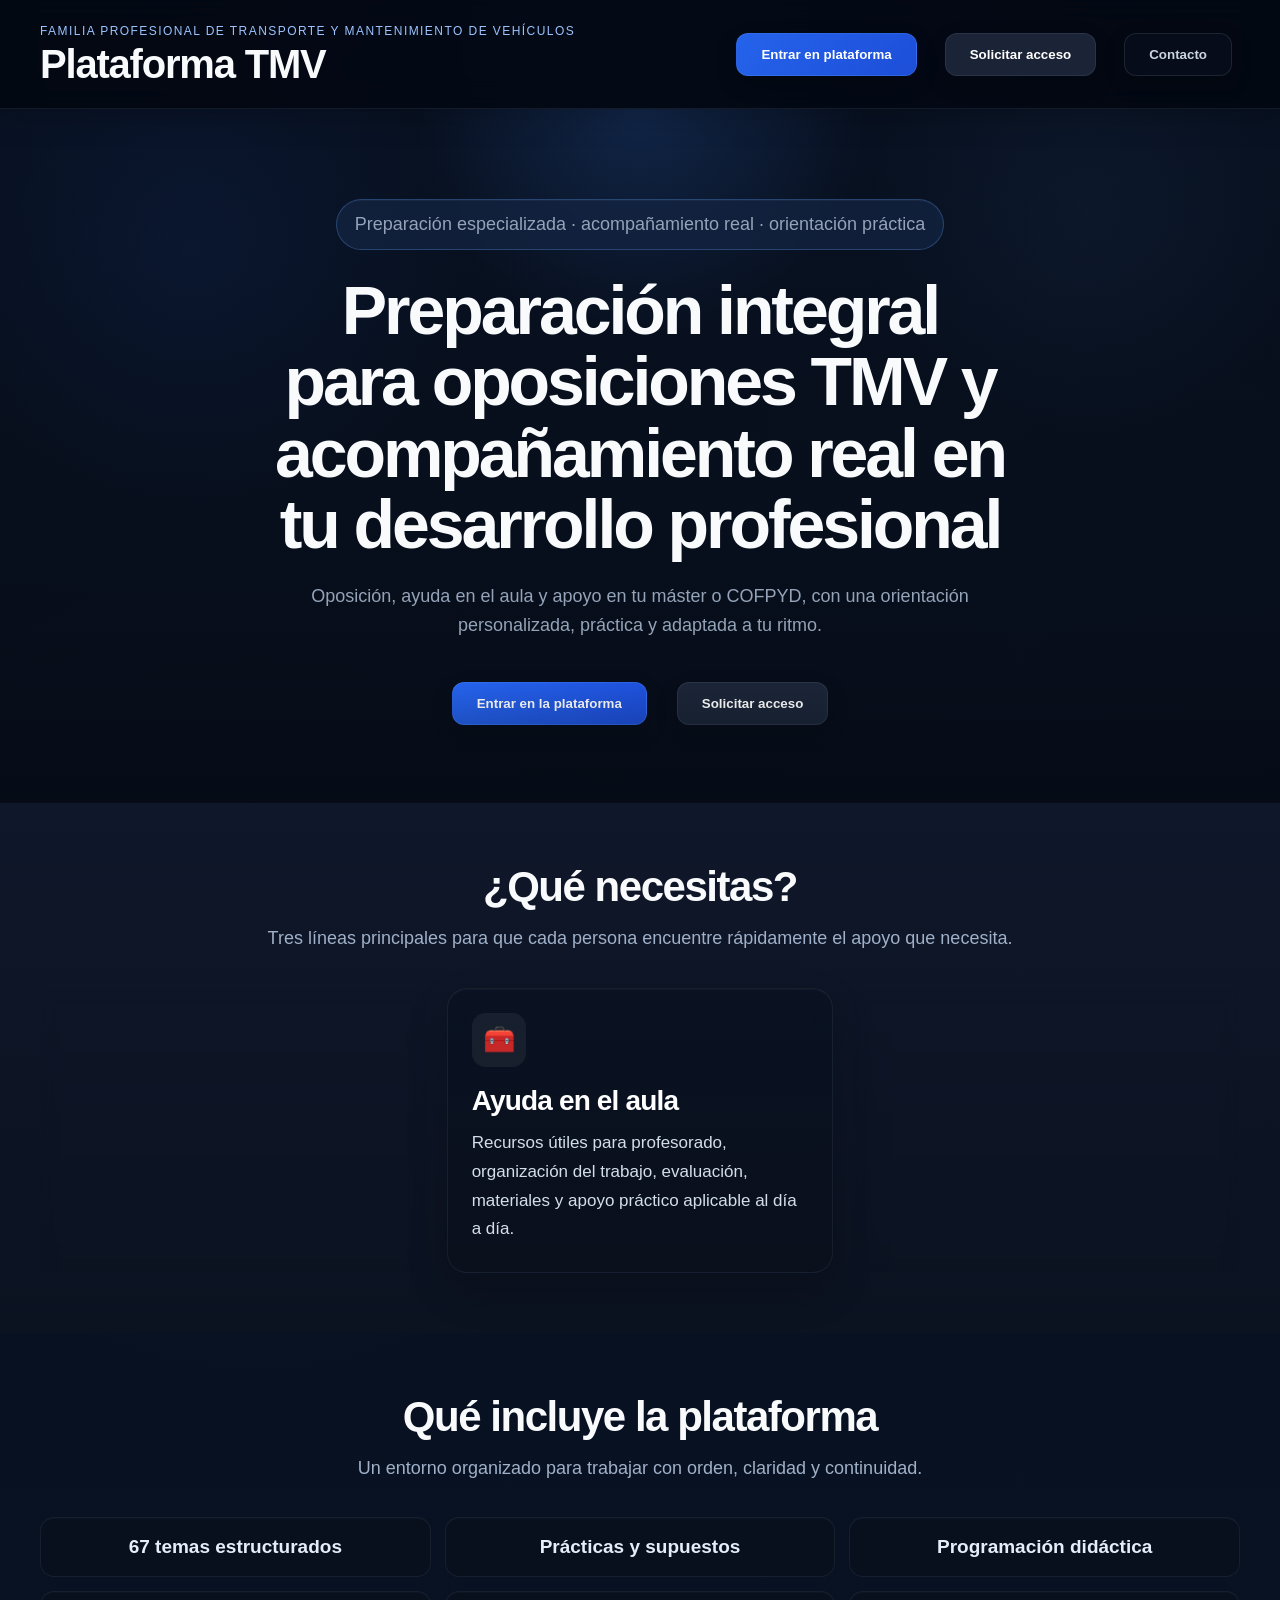
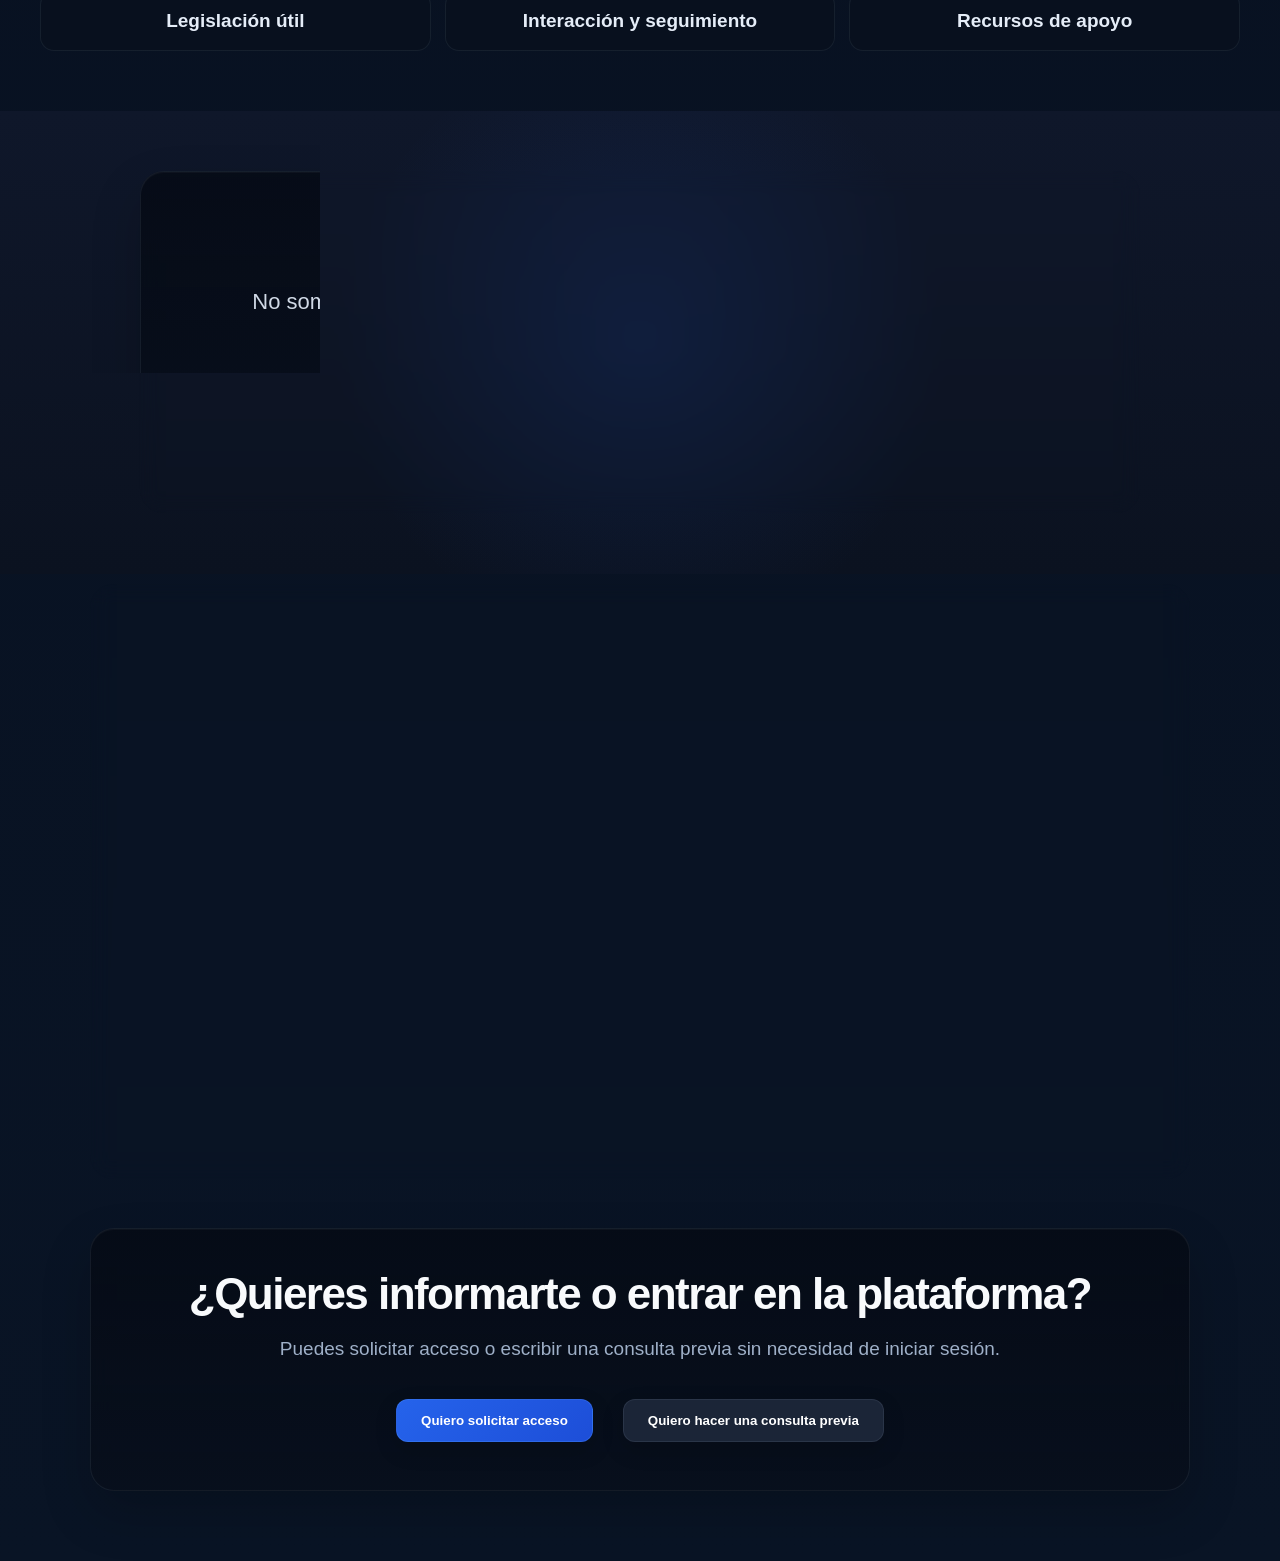
==== commit ce0748e4: "Add files via upload" ====
--- a/index.html
+++ b/index.html
@@ -55,7 +55,8 @@
         <div class="feature-icon">📘</div>
         <h3>Preparación oposición</h3>
         <p>
-          Temario, prácticas, programación didáctica, legislación y seguimiento continuo durante todo el proceso.
+          Temario, prácticas, programación didáctica, legislación y una guía continua para avanzar
+          con seguridad durante todo el proceso.
         </p>
       </div>
 
@@ -63,7 +64,8 @@
         <div class="feature-icon">🧰</div>
         <h3>Ayuda en el aula</h3>
         <p>
-          Recursos reales para profesorado, prácticas, evaluación, organización y materiales aplicables directamente en clase.
+          Recursos útiles para profesorado, organización del trabajo, evaluación, materiales y apoyo
+          práctico aplicable al día a día.
         </p>
       </div>
 
@@ -71,7 +73,8 @@
         <div class="feature-icon">🎓</div>
         <h3>Ayuda en tu máster / COFPYD</h3>
         <p>
-          Te ayudamos en la elaboración de trabajos, estructura, documentación y resolución de dudas durante todo el proceso formativo.
+          Te acompañamos en trabajos, estructura, documentación y resolución de dudas, para que
+          avances con claridad y confianza.
         </p>
       </div>
     </div>
@@ -105,6 +108,31 @@
       <p>
         Nos adaptamos a tu ritmo de trabajo, ayudándote a avanzar de forma ordenada, con criterio y
         con una base sólida.
+      </p>
+    </div>
+  </section>
+
+  <section class="section methodology-section">
+    <div class="methodology-panel">
+      <div class="methodology-tag">Cómo trabajamos</div>
+
+      <h2>Te guiamos para construir una propuesta propia, sólida y defendible</h2>
+
+      <p>
+        En un proceso de oposición, la originalidad y la seguridad al defender son fundamentales.
+        Por eso, nuestra función no es que todos hagan lo mismo, sino ayudarte a construir una base
+        sólida para que desarrolles tu propio estilo.
+      </p>
+
+      <p>
+        Te guiamos para que tu programación, tus temas y tus prácticas incluyan todo lo necesario,
+        con orden, coherencia y sentido pedagógico, pero siempre respetando una línea personal que
+        te permita trabajar con más naturalidad y defender tu propuesta con mayor confianza.
+      </p>
+
+      <p>
+        No buscamos respuestas copiadas ni modelos cerrados. Buscamos que entiendas el proceso,
+        avances con criterio y construyas materiales propios, útiles y bien enfocados.
       </p>
     </div>
   </section>
--- a/css/style.css
+++ b/css/style.css
@@ -567,4 +567,267 @@
   .trust-panel p {
     font-size: 18px;
   }
+}
+body {
+  background:
+    radial-gradient(circle at top center, rgba(37, 99, 235, 0.10), transparent 22%),
+    radial-gradient(circle at 20% 30%, rgba(59, 130, 246, 0.05), transparent 18%),
+    radial-gradient(circle at 80% 20%, rgba(30, 64, 175, 0.06), transparent 20%),
+    linear-gradient(180deg, #050b16 0%, #081121 38%, #091425 100%);
+  color: #f8fafc;
+}
+
+.public-header {
+  background: rgba(3, 8, 18, 0.82);
+  backdrop-filter: blur(14px);
+  border-bottom: 1px solid rgba(148, 163, 184, 0.12);
+  box-shadow: 0 8px 30px rgba(0, 0, 0, 0.18);
+}
+
+.brand-top {
+  color: #9cc4ff;
+  font-size: 12px;
+  letter-spacing: 0.12em;
+}
+
+.brand-block h2 {
+  font-weight: 800;
+  letter-spacing: -0.03em;
+}
+
+.hero-modern {
+  background:
+    radial-gradient(circle at 50% 0%, rgba(59, 130, 246, 0.18), transparent 24%),
+    radial-gradient(circle at 15% 20%, rgba(37, 99, 235, 0.08), transparent 22%),
+    radial-gradient(circle at 85% 15%, rgba(96, 165, 250, 0.05), transparent 18%),
+    linear-gradient(180deg, rgba(8, 17, 33, 0.96), rgba(7, 13, 24, 0.92));
+  position: relative;
+  overflow: hidden;
+}
+
+.hero-modern::after {
+  content: "";
+  position: absolute;
+  inset: auto 0 0 0;
+  height: 120px;
+  background: linear-gradient(to bottom, transparent, rgba(5, 10, 20, 0.5));
+  pointer-events: none;
+}
+
+.hero-kicker {
+  background: rgba(20, 36, 67, 0.72);
+  border: 1px solid rgba(96, 165, 250, 0.28);
+  color: #dbeafe;
+  box-shadow: inset 0 1px 0 rgba(255,255,255,0.04);
+}
+
+.hero-modern h1 {
+  letter-spacing: -0.045em;
+  text-wrap: balance;
+}
+
+.hero-subtitle {
+  color: #a9b8cf;
+}
+
+.btn {
+  border-radius: 12px;
+  padding: 13px 24px;
+  font-weight: 700;
+  box-shadow: 0 8px 22px rgba(0, 0, 0, 0.16);
+}
+
+.btn-main {
+  background: linear-gradient(135deg, #2563eb, #1d4ed8);
+  border: 1px solid rgba(96, 165, 250, 0.22);
+}
+
+.btn-main:hover {
+  background: linear-gradient(135deg, #2d6df0, #1e40af);
+  transform: translateY(-1px);
+}
+
+.btn-alt {
+  background: rgba(30, 41, 59, 0.9);
+  border: 1px solid rgba(148, 163, 184, 0.12);
+}
+
+.btn-alt:hover {
+  background: rgba(51, 65, 85, 0.96);
+  transform: translateY(-1px);
+}
+
+.btn-ghost {
+  background: rgba(15, 23, 42, 0.35);
+  border: 1px solid rgba(148, 163, 184, 0.16);
+}
+
+.section-soft,
+.trust-section,
+.methodology-section,
+.cta-section,
+.section {
+  position: relative;
+}
+
+.section-title-block h2,
+.trust-panel h2,
+.methodology-panel h2,
+.cta-panel-public h2 {
+  letter-spacing: -0.035em;
+}
+
+.section-title-block p,
+.cta-panel-public p {
+  color: #9fb0c8;
+}
+
+.feature-grid {
+  gap: 20px;
+}
+
+.feature-card {
+  background:
+    linear-gradient(180deg, rgba(10, 18, 34, 0.92), rgba(10, 16, 28, 0.98));
+  border: 1px solid rgba(148, 163, 184, 0.10);
+  border-radius: 20px;
+  padding: 24px;
+  min-height: 230px;
+  box-shadow:
+    0 18px 40px rgba(0, 0, 0, 0.20),
+    inset 0 1px 0 rgba(255,255,255,0.03);
+  backdrop-filter: blur(8px);
+  transition: transform 0.2s ease, border-color 0.2s ease, box-shadow 0.2s ease;
+}
+
+.feature-card:hover {
+  transform: translateY(-4px);
+  border-color: rgba(96, 165, 250, 0.26);
+  box-shadow:
+    0 24px 50px rgba(0, 0, 0, 0.24),
+    inset 0 1px 0 rgba(255,255,255,0.04);
+}
+
+.feature-card-primary {
+  background:
+    linear-gradient(135deg, rgba(37, 99, 235, 0.82), rgba(22, 54, 124, 0.92));
+  border: 1px solid rgba(147, 197, 253, 0.26);
+}
+
+.feature-icon {
+  width: 54px;
+  height: 54px;
+  display: inline-flex;
+  align-items: center;
+  justify-content: center;
+  border-radius: 14px;
+  background: rgba(255,255,255,0.06);
+  font-size: 26px;
+  margin-bottom: 18px;
+}
+
+.feature-card h3 {
+  font-size: 28px;
+  margin-bottom: 12px;
+  letter-spacing: -0.03em;
+}
+
+.feature-card p {
+  color: #d4deeb;
+  font-size: 17px;
+  line-height: 1.7;
+}
+
+.includes-grid {
+  gap: 14px;
+}
+
+.include-box {
+  background: rgba(8, 16, 30, 0.88);
+  border: 1px solid rgba(148, 163, 184, 0.10);
+  border-radius: 14px;
+  padding: 18px 20px;
+  text-align: center;
+  font-size: 19px;
+  font-weight: 600;
+  color: #e5edf8;
+  box-shadow: inset 0 1px 0 rgba(255,255,255,0.02);
+}
+
+.trust-panel,
+.methodology-panel,
+.cta-panel-public {
+  background:
+    linear-gradient(180deg, rgba(5, 10, 20, 0.82), rgba(8, 15, 28, 0.94));
+  border: 1px solid rgba(148, 163, 184, 0.10);
+  box-shadow:
+    0 22px 50px rgba(0, 0, 0, 0.18),
+    inset 0 1px 0 rgba(255,255,255,0.03);
+  backdrop-filter: blur(10px);
+}
+
+.trust-panel {
+  border-radius: 24px;
+}
+
+.trust-panel p,
+.methodology-panel p {
+  color: #d0d9e6;
+}
+
+.methodology-section {
+  padding-top: 10px;
+  padding-bottom: 20px;
+}
+
+.methodology-panel {
+  max-width: 1100px;
+  margin: 0 auto;
+  padding: 40px 32px;
+  border-radius: 24px;
+  text-align: center;
+}
+
+.methodology-tag {
+  display: inline-block;
+  margin-bottom: 18px;
+  padding: 8px 14px;
+  border-radius: 999px;
+  background: rgba(37, 99, 235, 0.12);
+  border: 1px solid rgba(96, 165, 250, 0.24);
+  color: #dbeafe;
+  font-size: 14px;
+  font-weight: 600;
+}
+
+.methodology-panel h2 {
+  margin-top: 0;
+  margin-bottom: 20px;
+  font-size: 42px;
+  line-height: 1.15;
+}
+
+.methodology-panel p {
+  max-width: 900px;
+  margin: 0 auto 16px;
+  font-size: 20px;
+  line-height: 1.85;
+}
+
+.cta-panel-public {
+  border-radius: 24px;
+}
+
+@media (max-width: 900px) {
+  .methodology-panel {
+    padding: 28px 20px;
+  }
+
+  .methodology-panel h2 {
+    font-size: 30px;
+  }
+
+  .methodology-panel p {
+    font-size: 18px;
+  }
 }
